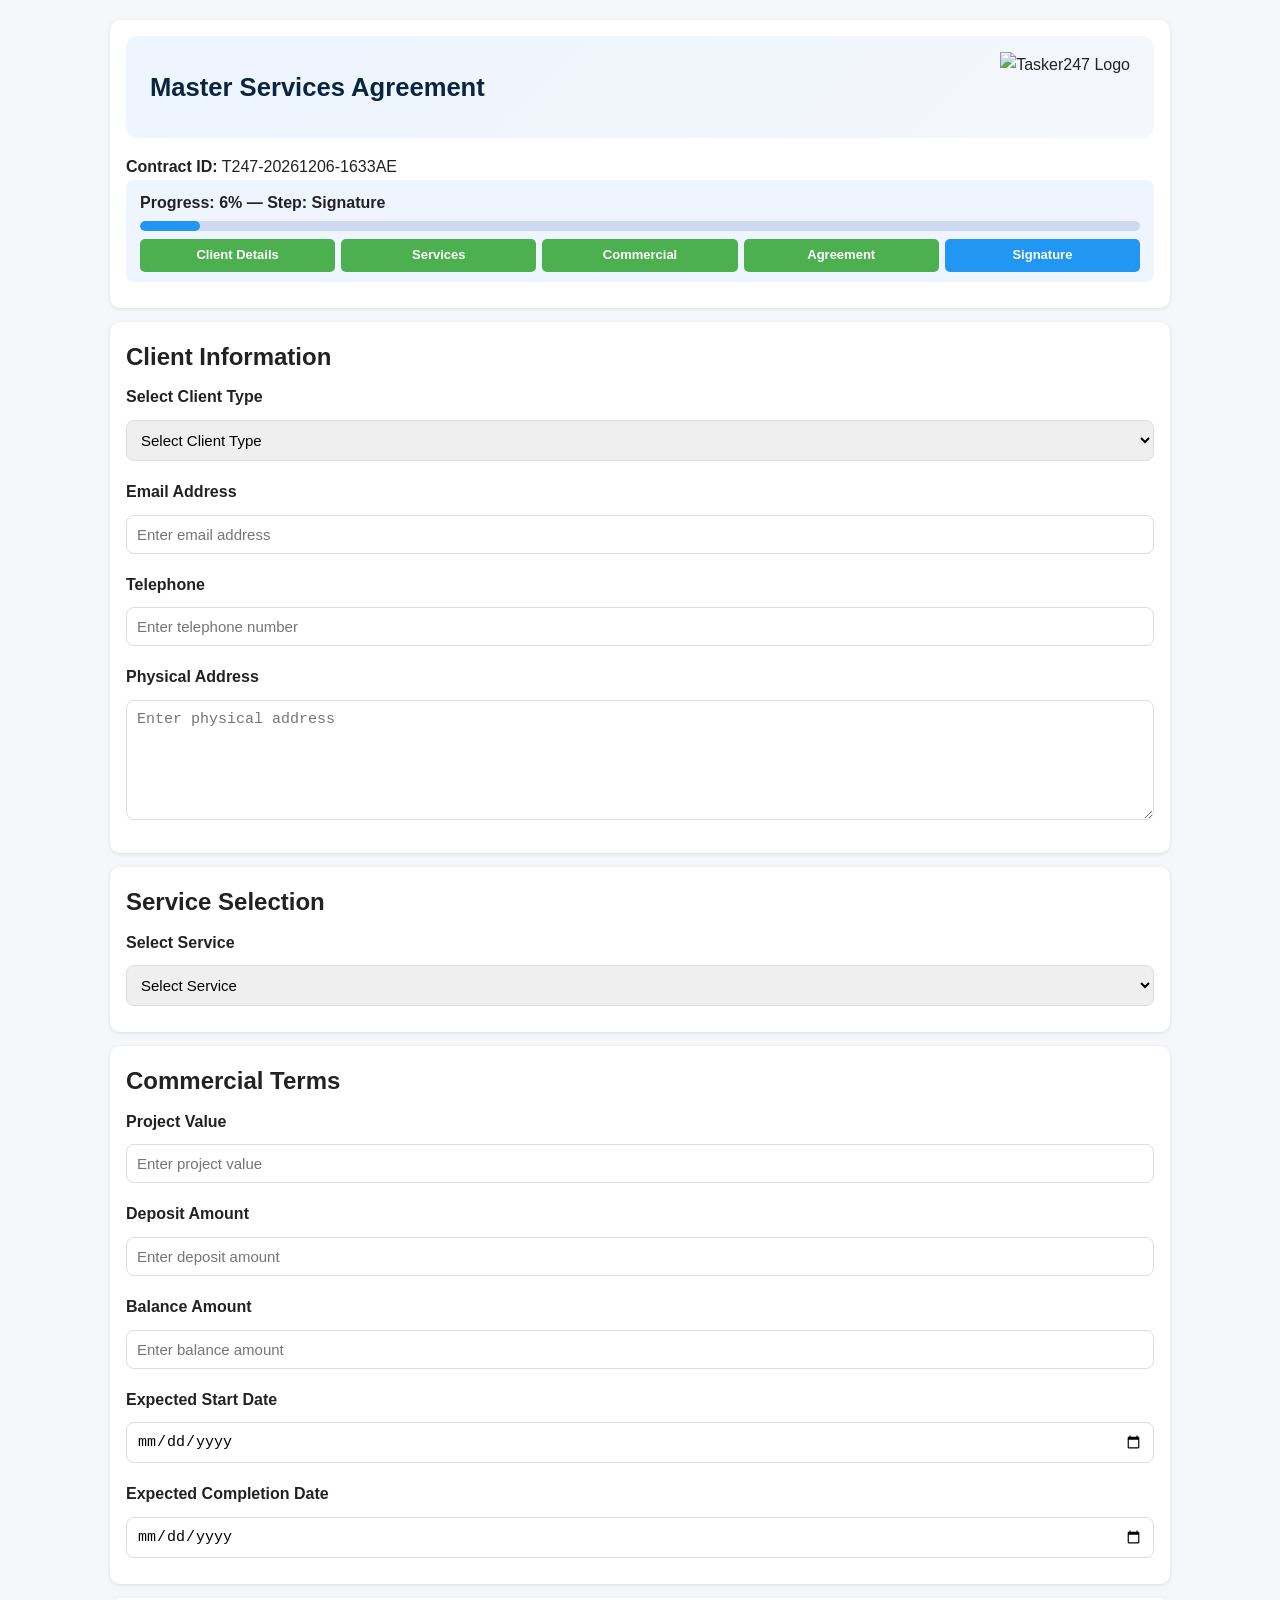
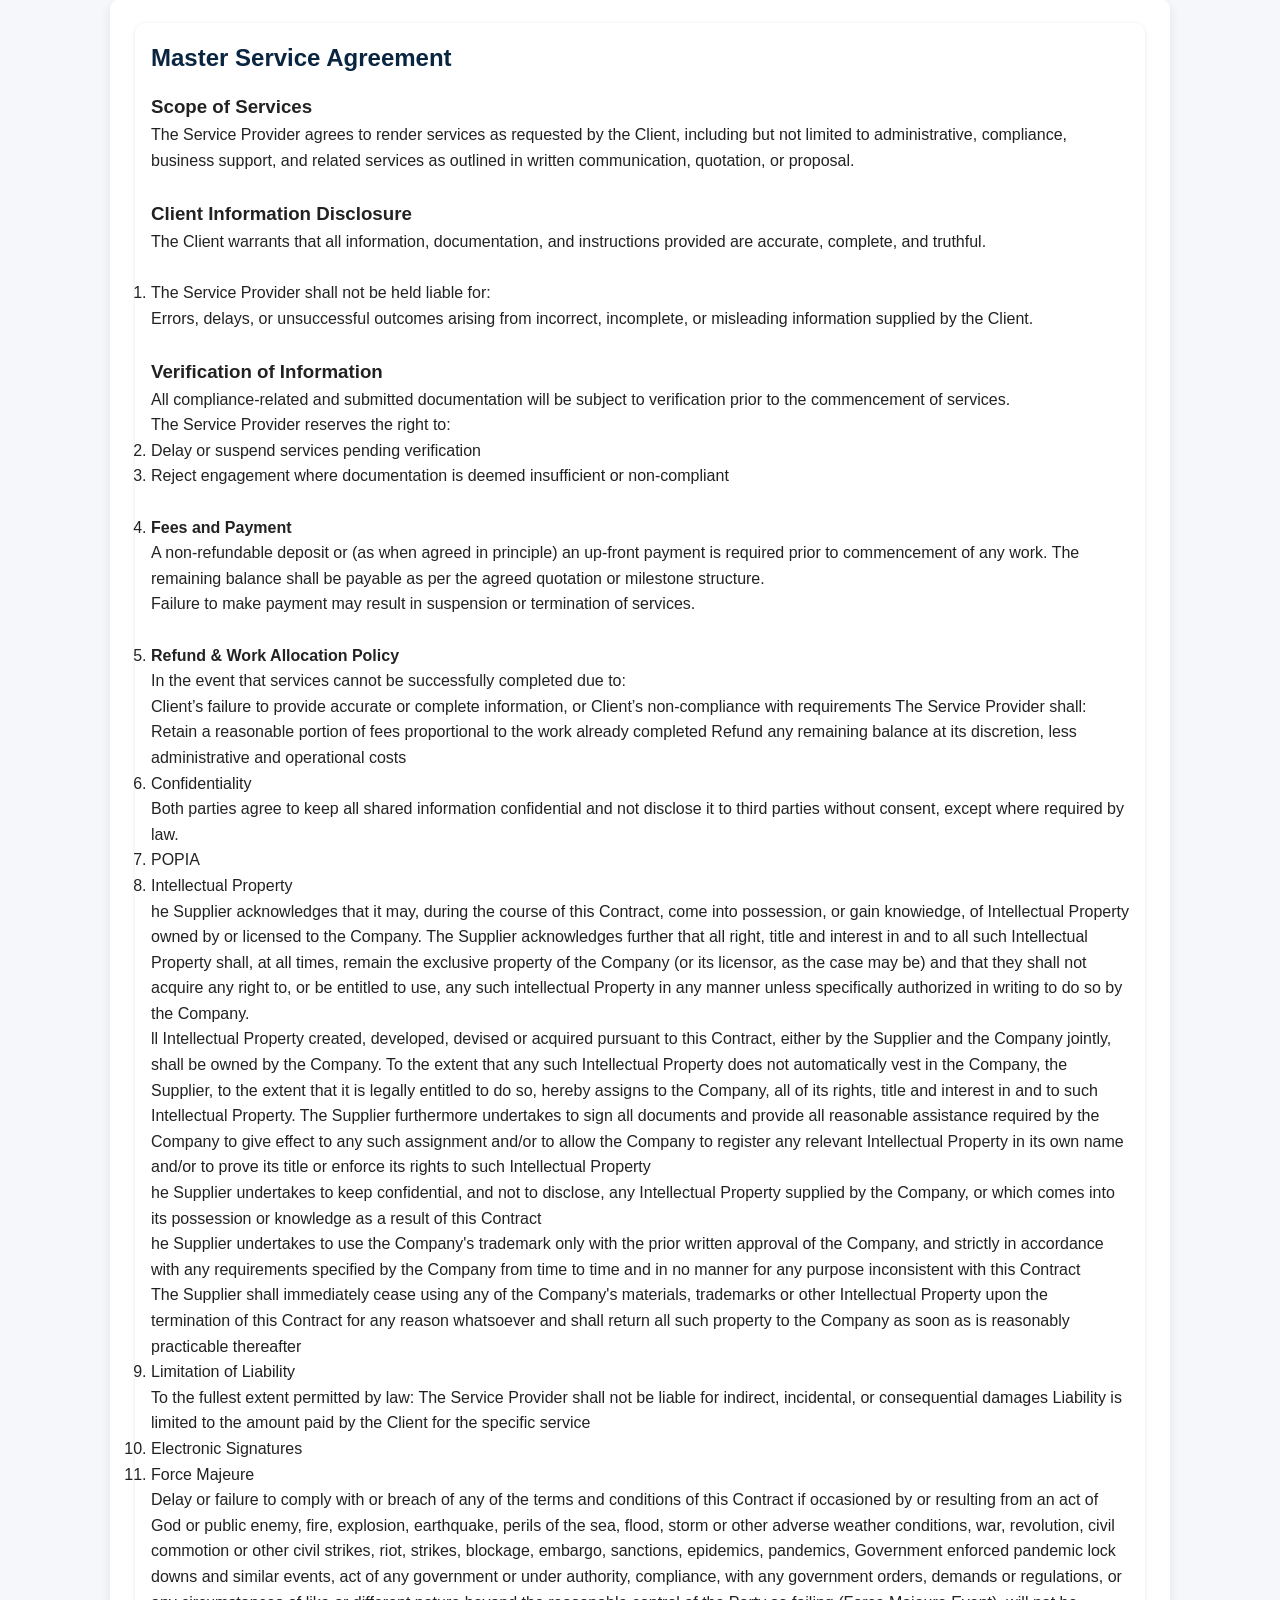
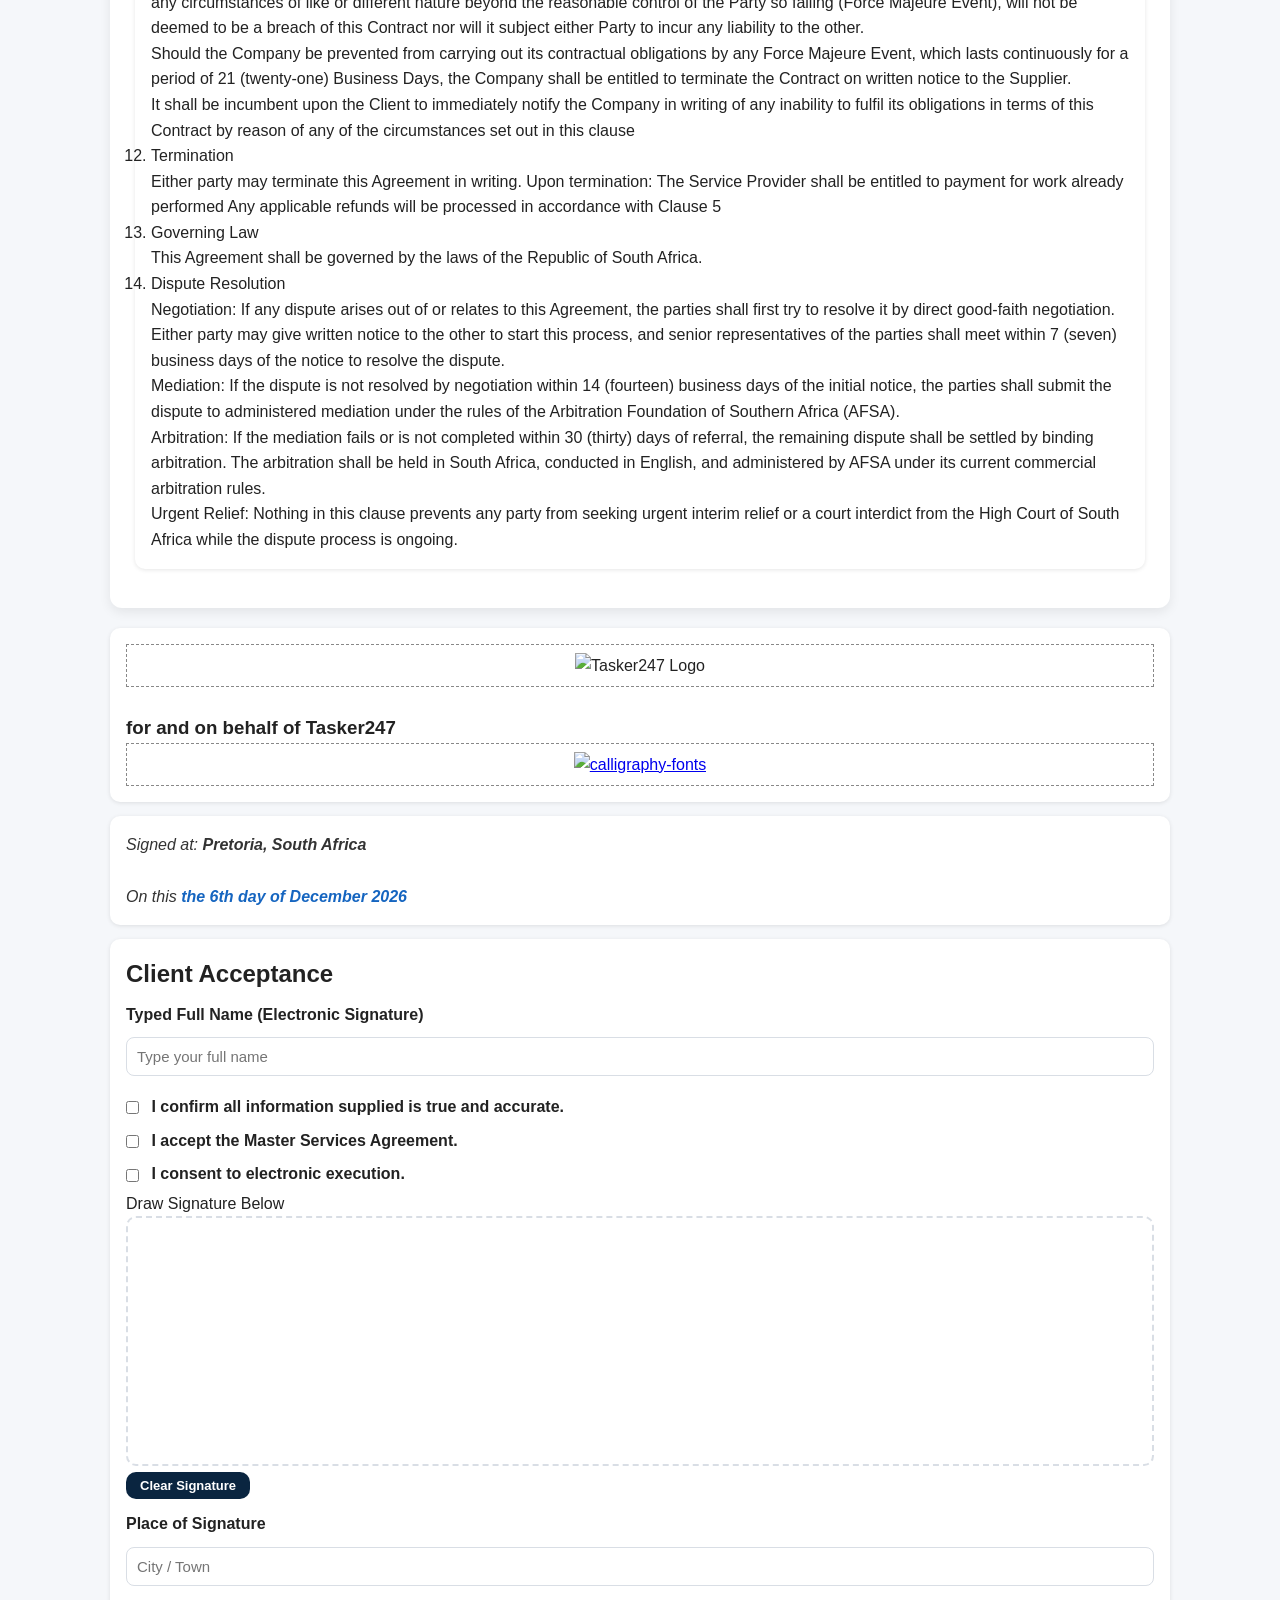
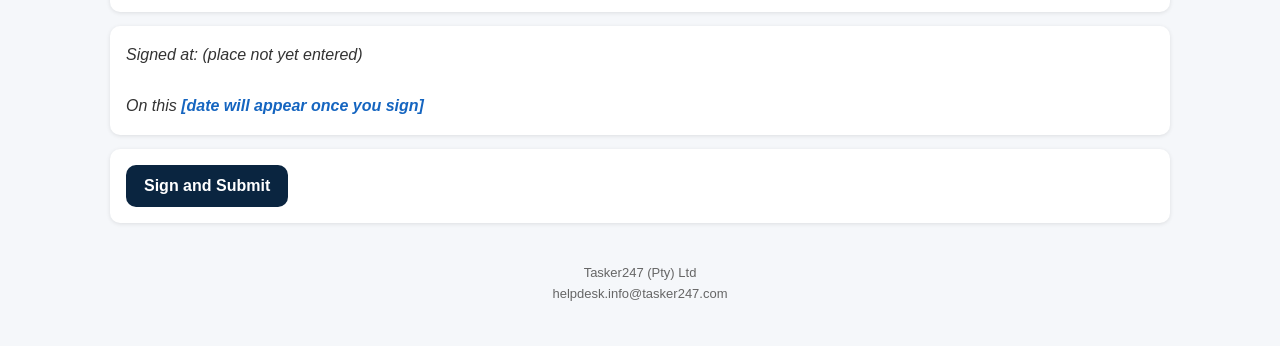
==== contracts.tasker247.com/index.html @ 3167a12f "Add scopeOfServices field to Formspree submission and contract body" ====
<!DOCTYPE html>
<html lang="en">

<head>
  <meta charset="UTF-8">
  <meta name="viewport" content="width=device-width, initial-scale=1.0">
  <title>Tasker247 Master Services Agreement</title>
  <style>

    /* ========= ROOT VARIABLES ========= */

:root {

    --primary: #0a2540;
    --primary-light: #163b64;

    --secondary: #f4f7fb;

    --success: #198754;

    --danger: #dc3545;

    --border: #d9dee5;

    --text: #222;

    --text-light: #666;

    --white: #ffffff;

    --shadow:
        0 4px 12px rgba(0,0,0,0.08);

    --radius: 12px;

}

/* ========= RESET ========= */

* {
    margin: 0;
    padding: 0;
    box-sizing: border-box;
}

html {

    scroll-behavior: smooth;

}

body {

    font-family:
        "Segoe UI",
        Tahoma,
        Geneva,
        Verdana,
        sans-serif;

    background:
        var(--secondary);

    color:
        var(--text);

    line-height: 1.6;

    padding: 20px;

}

    /* ========= CONTAINER ========= */
    
    .container {
    
        max-width: 1200px;
    
        margin: auto;
    
    }
    
    /* ========= HEADER ========= */
    
    header {
    
        background: var(--white);
    
        padding: 25px;
    
        border-radius: var(--radius);
    
        box-shadow: var(--shadow);
    
        margin-bottom: 20px;
    
    }
    
    header h1 {
    
        color: var(--primary);
    
        margin-top: 15px;
    
    }
    
    .top-banner {
      display: flex;
      align-items: center;
      justify-content: space-between;
      gap: 20px;
      background: linear-gradient(135deg, #eef5ff, #f4f7fb);
      border-radius: var(--radius, 12px);
      padding: 16px 24px;
      margin-bottom: 16px;
    }
    
    .top-banner-text h1 {
      margin: 0;
      color: var(--primary, #0a2540);
      font-size: 1.6rem;
    }
    
    .top-banner-text p {
      margin: 4px 0 0;
      color: var(--text-light, #666);
      font-size: 0.9rem;
    }
    
    .top-banner-logo img {
      height: 70px;      /* now the "big" logo */
      width: auto;
      display: block;
    }
    
    .top-banner-logo img {
      height: 70px;      /* this is the "reduced" logo size */
      width: auto;
      display: block;
    }
    
    @media (max-width: 600px) {
      .top-banner {
        flex-direction: column;
        align-items: flex-start;
        gap: 10px;
      }
      .top-banner-logo img {
        height: 70px;   /* scaled down from 70px, still bigger than the signature logo */
      }
    }

    #contractID {
    
        font-weight: bold;
    
        color: var(--primary);
    
    }
    
    /* ========= LOGO ========= */
    
    #taskerLogo {
    
        max-height: 90px;
    
        width: auto;
    
    }
    
    /* ========= PROGRESS TRACKER ========= */
    
    #progressTracker {
    
        display: flex;
    
        gap: 10px;
    
        margin-top: 25px;
    
        flex-wrap: wrap;
    
        position: sticky;
    
        top: 10px;
    
        z-index: 999;
    
    }
    
    .step {
    
        flex: 1;
    
        min-width: 130px;
    
        text-align: center;
    
        padding: 12px;
    
        border-radius: 10px;
    
        background: #edf2f7;
    
        color: var(--text-light);
    
        font-size: 14px;
    
        font-weight: 600;
    
    }
    
    .step.active {
    
        background: var(--primary);
    
        color: white;
    
    }
    
    .step.complete {
    
        background: var(--success);
    
        color: white;
    
    }
    
    /* ========= SECTIONS ========= */
    
    section {
    
        background: white;
    
        border-radius: var(--radius);
    
        box-shadow: var(--shadow);
    
        padding: 25px;
    
        margin-bottom: 20px;
    
    }
    
    section h2 {
    
        color: var(--primary);
    
        margin-bottom: 15px;
    
    }
    
    /* ========= INPUTS ========= */
    
    input,
    select,
    textarea {
    
        width: 100%;
    
        padding: 12px;
    
        margin-top: 8px;
    
        margin-bottom: 15px;
    
        border: 1px solid var(--border);
    
        border-radius: 8px;
    
        font-size: 15px;
    
        transition: all 0.2s ease;
    
    }
    
    input:focus,
    select:focus,
    textarea:focus {
    
        outline: none;
    
        border-color: var(--primary);
    
        box-shadow:
            0 0 0 3px
            rgba(10,37,64,.15);
    
    }
    
    textarea {
    
        min-height: 120px;
    
        resize: vertical;
    
    }
    
    /* ========= TWO COLUMN GRID ========= */
    
    .grid-2 {
    
        display: grid;
    
        grid-template-columns:
            1fr 1fr;
    
        gap: 20px;
    
    }
    
    /* ========= THREE COLUMN GRID ========= */
    
    .grid-3 {
    
        display: grid;
    
        grid-template-columns:
            repeat(3,1fr);
    
        gap: 20px;
    
    }
    
    /* ========= CLAUSES ========= */
    
    .clause {
    
        border-left:
            4px solid var(--primary);
    
        padding-left: 15px;
    
        margin-bottom: 20px;
    
    }
    
    .clause h3 {
    
        color: var(--primary);
    
        margin-bottom: 8px;
    
    }
    
    /* ========= ANNEXURES ========= */
    
    .annexure {
    
        display: none;
    
    }
    
    .annexure.active {
    
        display: block;
    
    }
    
    /* ========= CHECKBOXES ========= */
    
    .checkbox-group {
    
        margin-top: 15px;
    
    }
    
    .checkbox-group label {
    
        display: block;
    
        margin-bottom: 10px;
    
    }
    
    .checkbox-group input {
    
        width: auto;
    
        margin-right: 10px;
    
    }
    
    /* ========= SIGNATURES ========= */
    
    .signature-container {
    
        margin-top: 20px;
    
    }
    
    .signature-image {
    
        max-height: 90px;
    
        margin-bottom: 15px;
    
    }
    
    #signaturePad {
    
        width: 100%;
    
        height: 250px;
    
        border: 2px dashed var(--border);
    
        border-radius: 10px;
    
        background: #fff;
    
    }
    
    /* ========= BUTTONS ========= */
    
    button {
    
        background: var(--primary);
    
        color: white;
    
        border: none;
    
        padding: 14px 24px;
    
        border-radius: 10px;
    
        cursor: pointer;
    
        font-size: 16px;
    
        font-weight: 600;
    
        transition: .2s;
    
    }
    
    button:hover {
    
        background: var(--primary-light);
    
    }
    
    /* ========= VALIDATION ========= */
    
    .error {
    
        color: var(--danger);
    
        font-size: 13px;
    
    }
    
    .success {
    
        color: var(--success);
    
    }
    
    /* ========= FOOTER ========= */
    
    footer {
    
        text-align: center;
    
        padding: 20px;
    
        color: var(--text-light);
    
    }
    
    /* ========= MOBILE ========= */
    
    @media (max-width: 768px) {
    
        body {
    
            padding: 10px;
    
        }
    
        .grid-2,
        .grid-3 {
    
            grid-template-columns: 1fr;
    
        }
    
        #progressTracker {
    
            flex-direction: column;
    
        }
    
        .step {
    
            width: 100%;
    
        }
    
        section {
    
            padding: 18px;
    
        }
    
        header {
    
            padding: 18px;
    
        }
    
        h1 {
    
            font-size: 1.5rem;
    
        }
    
        h2 {
    
            font-size: 1.2rem;
    
        }
    
        button {
    
            width: 100%;
    
        }
    
    }
    
    /* ========= PRINT / PDF ========= */
    
    @media print {
    
        body {
    
            background: white;
    
        }
    
        button {
    
            display: none;
    
        }
    
        section {
    
            box-shadow: none;
    
            border: 1px solid #ddd;
    
        }
    
    }
    
    
    body {
        font-family: Arial, sans-serif;
        max-width: 1100px;
        margin: auto;
        padding: 20px;
        background: #f5f7fa
      }
    
      .header,
      .section {
        background: #fff;
        border-radius: 10px;
        padding: 16px;
        margin-bottom: 14px;
        box-shadow: 0 1px 4px rgba(0, 0, 0, .1)
      }
    
      /* ── PROGRESS BAR ── */
      .progress-wrap {
        position: sticky;
        top: 0;
        z-index: 100;
        background: #eef5ff;
        padding: 10px 14px;
        border-radius: 8px;
        margin-bottom: 10px;
      }
    
      .progress-label {
        font-weight: bold;
        margin-bottom: 6px;
      }
    
      .progress-bar-track {
        background: #cdd9f0;
        border-radius: 6px;
        height: 10px;
        width: 100%;
        overflow: hidden;
        margin-bottom: 8px;
      }
    
      .progress-bar-fill {
        height: 10px;
        background: #2196F3;
        border-radius: 6px;
        width: 0%;
        transition: width 0.3s ease;
      }
    
      /* ── STEP PILLS ── */
      .step-row {
        display: flex;
        flex-wrap: wrap;
        gap: 6px;
      }
    
      .step {
        padding: 6px 12px;
        border-radius: 5px;
        background: #e0e0e0;
        font-size: 13px;
        white-space: nowrap;
      }
    
      .step.active {
        background: #2196F3;
        color: white;
      }
    
      .step.complete {
        background: #4CAF50;
        color: white;
      }
    
      /* ── GENERAL ── */
      .annexure {
        display:none;
    }
    
    .annexure.active {
        display:block;
    }
    
      label {
        display: block;
        font-weight: 700;
        margin: 8px 0 4px
      }
    
      input:not([type=checkbox]):not([type=radio]),
      select,
      textarea {
        width: 100%;
        padding: 10px;
        margin: 6px 0 10px;
        box-sizing: border-box;
      }
    
      input[type="checkbox"],
      input[type="radio"] {
        width: auto;
        margin: 0 8px 0 0;
        vertical-align: middle;
      }
    
      .logo,
      .signature-block {
        border: 1px dashed #888;
        padding: 8px;
        text-align: center;
        display: flex;
        align-items: center;
        justify-content: center;
      }
    
      .logo img {
        max-width: 100%;
        max-height: 40px;   /* now the "small" logo, was 120px */
        width: auto;
        height: auto;
        object-fit: contain;
        display: block;
      }
    
      canvas {
        border: 1px solid #555;
        width: 100%;
        height: 180px;
        display: block;
        touch-action: none;
      }
    
      button {
        padding: 12px 18px
      }
    
      /* ── ANNEXURES ── */
      .annexure {
        display: none
      }
    

      .hidden {
        display: none !important;
      }

      .annexure.active {
        display: block
      }
    
      /* ── SIGNATURE DATE BLOCKS ── */
      .signature-metadata,
      #clientDateBlock {
        background: #fff;
        border-radius: 10px;
        padding: 16px;
        margin-bottom: 14px;
        box-shadow: 0 1px 4px rgba(0, 0, 0, .1);
        font-style: italic;
        color: #333;
      }
    
      .date-display {
        font-weight: bold;
        color: #1565c0;
      }
    
      @media(max-width:600px) {
        body {
          padding: 10px
        }
      }
    
     </style>   
</head>

<body>

  <div class="header">
    <div class="top-banner">
      <div class="top-banner-text">
        <h1>Master Services Agreement</h1>
        <!--<p>Boilerplate prototype for testing and UX validation.</p>-->
      </div>
      <div class="top-banner-logo">
        <img src="https://raw.githubusercontent.com/fkoete/sig.tasker247.com/main/logo.png" alt="Tasker247 Logo">
      </div>
    </div>
  
    <p><strong>Contract ID:</strong> <span id="cid"></span></p>
  
    <!-- Progress bar + label -->
    <div class="progress-wrap">
      <div class="progress-label" id="progressLabel">Progress: 0% — Step: Client Details</div>
      <div class="progress-bar-track">
        <div class="progress-bar-fill" id="progressBarFill"></div>
      </div>
      <div class="step-row" id="progressSteps">
        <div class="step active" data-step="0">Client Details</div>
        <div class="step" data-step="1">Services</div>
        <div class="step" data-step="2">Commercial</div>
        <div class="step" data-step="3">Agreement</div>
        <div class="step" data-step="4">Signature</div>
      </div>
    </div>
  </div>

  <!-- ════════════════════════════════════════════════
       IMPORTANT: Replace YOUR_FORMSPREE_ID below
       with your actual Formspree form ID, e.g. xpwzknab
       Get one free at https://formspree.io
  ════════════════════════════════════════════════ -->
  <form id="contractForm" action="https://formspree.io/f/mvzjzdzy" method="POST">


    <!-- ── STEP 0: CLIENT DETAILS ── -->
    <div class="section" data-section="0">
      <h2>Client Information</h2>
      <label for="clientType">Select Client Type</label>
      <select id="clientType" name="clientType">
        <option value="">Select Client Type</option>
        <option value="individual">Individual</option>
        <option value="company">Organisation / Company</option>
      </select>

      <div id="individualBlock" class="hidden">
        <label for="fullName">Full Name</label>
        <input type="text" id="fullName" name="fullName" placeholder="Enter your full name">
        <label for="idNumber">ID / Passport Number</label>
        <input type="text" id="idNumber" name="idNumber" placeholder="Enter your ID number">
        <label for="indContact">Contact Number</label>
        <input type="text" id="indContact" name="indContact" placeholder="Enter your contact number">
      </div>

      <div id="companyBlock" class="hidden">
        <label for="companyName">Company Name</label>
        <input type="text" id="companyName" name="companyName" placeholder="Enter company name">
        <label for="registrationNumber">Registration Number</label>
        <input type="text" id="registrationNumber" name="registrationNumber" placeholder="Enter registration number">
        <label for="representativeName">Representative Name</label>
        <input type="text" id="representativeName" name="representativeName" placeholder="Enter representative name">
        <label for="representativeID">Representative ID</label>
        <input type="text" id="representativeID" name="representativeID" placeholder="Enter representative ID">
        <label for="representativePosition">Representative Position</label>
        <input type="text" id="representativePosition" name="representativePosition"
          placeholder="Enter representative position">
      </div>

      <label for="email">Email Address</label>
      <input type="email" id="email" name="email" placeholder="Enter email address">
      <label for="telephone">Telephone</label>
      <input type="tel" id="telephone" name="telephone" placeholder="Enter telephone number">
      <label for="physicalAddress">Physical Address</label>
      <textarea id="physicalAddress" name="physicalAddress" placeholder="Enter physical address"></textarea>
    </div>

    <!-- ── STEP 1: SERVICES ── -->
    <div class="section" data-section="1">
      <h2>Service Selection</h2>
      <label for="serviceType">Select Service</label>
      <select id="serviceType" name="serviceType">
        <option value="">Select Service</option>
        <option value="compliance">Compliance Services</option>
        <option value="admin">Administrative Services</option>
        <option value="process">Process Mapping &amp; Business Improvement</option>
        <option value="data">Data Visualization &amp; Reporting</option>
        <option value="project">Project &amp; Consulting Services</option>
      </select>
    </div>

    <!-- ── STEP 2: COMMERCIAL TERMS ── -->
    <div class="section" data-section="2">
      <h2>Commercial Terms</h2>
      <label for="projectValue">Project Value</label>
      <input type="number" id="projectValue" name="projectValue" placeholder="Enter project value">
      <label for="depositAmount">Deposit Amount</label>
      <input type="number" id="depositAmount" name="depositAmount" placeholder="Enter deposit amount">
      <label for="balanceAmount">Balance Amount</label>
      <input type="number" id="balanceAmount" name="balanceAmount" placeholder="Enter balance amount">
      <label for="expectedStartDate">Expected Start Date</label>
      <input type="date" id="expectedStartDate" name="expectedStartDate">
      <label for="expectedCompletionDate">Expected Completion Date</label>
      <input type="date" id="expectedCompletionDate" name="expectedCompletionDate">
    </div>



    
    <!-- ── STEP 3: AGREEMENT ── -->
    <section id="masterAgreement">
    <div id="msaContent">
    <div class="section" data-section="3">
      <h2>Master Service Agreement</h2>
      <ol>
        <h3><strong>Scope of Services</strong></h3>
        <p>The Service Provider agrees to render services as requested by the Client, including but not limited to administrative, compliance, business support, and related services as outlined in written communication, quotation, or proposal.</p>
        <br>
        <h3><strong>Client Information Disclosure</strong></h3>
        <p>The Client warrants that all information, documentation, and instructions provided are accurate, complete, and truthful.</p>
          <br>
          <li>The Service Provider shall not be held liable for:</li>
          
          Errors, delays, or unsuccessful outcomes arising from incorrect, incomplete, or misleading information supplied by the Client.</p>
        <br>
          <h3><strong>Verification of Information</strong></h3>
        <p>All compliance-related and submitted documentation will be subject to verification prior to the commencement of services.

          <p>The Service Provider reserves the right to:</p>
          
          <li>Delay or suspend services pending verification</li>
          <li>Reject engagement where documentation is deemed insufficient or non-compliant</li>
          <br>
          <li><strong>Fees and Payment</strong></li>
        <p>A non-refundable deposit or (as when agreed in principle) an up-front payment is required prior to commencement of any work.
          The remaining balance shall be payable as per the agreed quotation or milestone structure.
          <br>
          Failure to make payment may result in suspension or termination of services.</p>
          <br>
          <li><strong>Refund & Work Allocation Policy</strong></li>
        <p>In the event that services cannot be successfully completed due to:
          <br>
          Client’s failure to provide accurate or complete information, or
          Client’s non-compliance with requirements
          
          The Service Provider shall:
          
          Retain a reasonable portion of fees proportional to the work already completed
          Refund any remaining balance at its discretion, less administrative and operational costs</p>
        <li>Confidentiality</li>
        <p>Both parties agree to keep all shared information confidential and not disclose it to third parties without consent, except where required by law.</p>
        <li>POPIA</li>
        <p></p>
        <li>Intellectual Property</li>
        <p>he Supplier acknowledges that it may, during the course of this Contract, come
          into possession, or gain knowiedge, of Intellectual Property owned by or licensed
          to the Company. The Supplier acknowledges further that all right, title and interest
          in and to all such Intellectual Property shall, at all times, remain the exclusive
          property of the Company (or its licensor, as the case may be) and that they shall
          not acquire any right to, or be entitled to use, any such intellectual Property in any
          manner unless specifically authorized in writing to do so by the Company.</p>

          <p>ll Intellectual Property created, developed, devised or acquired pursuant to this
            Contract, either by the Supplier and the Company jointly, shall be owned by the
            Company. To the extent that any such Intellectual Property does not automatically
            vest in the Company, the Supplier, to the extent that it is legally entitled to do so,
            hereby assigns to the Company, all of its rights, title and interest in and to such
            Intellectual Property. The Supplier furthermore undertakes to sign all documents
            and provide all reasonable assistance required by the Company to give effect to
            any such assignment and/or to allow the Company to register any relevant
            Intellectual Property in its own name and/or to prove its title or enforce its rights to
            such Intellectual Property</p>

            <p>he Supplier undertakes to keep confidential, and not to disclose, any Intellectual
              Property supplied by the Company, or which comes into its possession or
              knowledge as a result of this Contract</p>

              <p>he Supplier undertakes to use the Company's trademark only with the prior
                written approval of the Company, and strictly in accordance with any requirements
                specified by the Company from time to time and in no manner for any purpose
                inconsistent with this Contract</p>

                <p>The Supplier shall immediately cease using any of the Company's materials,
                  trademarks or other Intellectual Property upon the termination of this Contract for
                  any reason whatsoever and shall return all such property to the Company as soon
                  as is reasonably practicable thereafter</p>
        <li>Limitation of Liability</li>
        <p>To the fullest extent permitted by law:

          The Service Provider shall not be liable for indirect, incidental, or consequential damages
          Liability is limited to the amount paid by the Client for the specific service</p>
        <li>Electronic Signatures</li>
        <li>Force Majeure</li>
        <p>Delay or failure to comply with or breach of any of the terms and conditions of this
          Contract if occasioned by or resulting from an act of God or public enemy, fire,
          explosion, earthquake, perils of the sea, flood, storm or other adverse weather
          conditions, war, revolution, civil commotion or other civil strikes, riot, strikes,
          blockage, embargo, sanctions, epidemics, pandemics, Government enforced
          pandemic lock downs and similar events, act of any government or under
          authority, compliance, with any government orders, demands or regulations, or
          any circumstances of like or different nature beyond the reasonable control of the
          Party so failing (Force Majeure Event), will not be deemed to be a breach of this
          Contract nor will it subject either Party to incur any liability to the other.</p>

          <p>Should the Company be prevented from carrying out its contractual obligations by
            any Force Majeure Event, which lasts continuously for a period of 21 (twenty-one)
            Business Days, the Company shall be entitled to terminate the Contract on written
            notice to the Supplier.</p>

            <p>It shall be incumbent upon the Client to immediately notify the Company in
              writing of any inability to fulfil its obligations in terms of this Contract by reason of
              any of the circumstances set out in this clause</p>
        <li>Termination</li>
        <p>Either party may terminate this Agreement in writing.
          Upon termination:
          
          The Service Provider shall be entitled to payment for work already performed
          Any applicable refunds will be processed in accordance with Clause 5</p>
        <li>Governing Law</li>
        <p>This Agreement shall be governed by the laws of the Republic of South Africa.</p>
        <li>Dispute Resolution</li>
        <p>Negotiation: If any dispute arises out of or relates to this Agreement, the parties shall first try to resolve it by direct good-faith negotiation. Either party may give written notice to the other to start this process, and senior representatives of the parties shall meet within 7 (seven) business days of the notice to resolve the dispute.</p>
        <p>Mediation: If the dispute is not resolved by negotiation within 14 (fourteen) business days of the initial notice, the parties shall submit the dispute to administered mediation under the rules of the Arbitration Foundation of Southern Africa (AFSA).</p>
        <p>Arbitration: If the mediation fails or is not completed within 30 (thirty) days of referral, the remaining dispute shall be settled by binding arbitration. The arbitration shall be held in South Africa, conducted in English, and administered by AFSA under its current commercial arbitration rules.</p>
        <p>Urgent Relief: Nothing in this clause prevents any party from seeking urgent interim relief or a court interdict from the High Court of South Africa while the dispute process is ongoing.</p>
      </ol>
    </div>
  </div>  
  </section>

    <!-- Annexures (shown based on service selection) -->
    <div id="annexureCompliance" class="section annexure hidden">
      <h2>Annexure A – Compliance Services</h2>
      <p>Client responsible for accuracy of submissions. Regulatory outcomes not guaranteed.</p>
    </div>
    <div id="annexureAdmin" class="section annexure hidden">
      <h2>Annexure B – Administrative Services</h2>
      <p>Services executed on client instructions. Source data remains client responsibility.</p>
    </div>
    <div id="annexureProcess" class="section annexure hidden">
      <h2>Annexure C – Process Mapping &amp; Business Improvement</h2>
      <p>Recommendations provided based on information available during engagement.</p>
    </div>
    <div id="annexureData" class="section annexure hidden">
      <h2>Annexure D – Data Visualisation &amp; Reporting</h2>
      <p>Outputs depend on data quality and completeness supplied by client.</p>
    </div>
    <div id="annexureProject" class="section annexure hidden">
      <h2>Annexure E – Project &amp; Consulting Services</h2>
      <p>Scope changes require written approval and may affect fees and timelines.</p>
    </div>

    <!-- ── TASKER247 BRANDING & PRE-SIGNED BLOCK ── -->
    <div class="section">
      
      <div class="logo">
        <img src="https://raw.githubusercontent.com/fkoete/sig.tasker247.com/main/logo.png" alt="Tasker247 Logo">
      </div>
      <br>

      <h3>for and on behalf of Tasker247</h3>

      <div class="signature-block">
      
        <a href="https://fontmeme.com/calligraphy-fonts/"><img src="https://fontmeme.com/permalink/260709/e29d91e2.png" alt="calligraphy-fonts" border="0"></a>
      </div>
    </div>

    <!-- Tasker247 signed-at block — date auto-generated on page load -->
    <div class="signature-metadata">
      Signed at: <strong>Pretoria, South Africa</strong>
      <br><br>
      On this <span class="date-display" id="taskerSignatureDate">[date will appear here]</span>
    </div>

    <!-- ── STEP 4: CLIENT ACCEPTANCE ── -->
    <div class="section" data-section="4">
      <h2>Client Acceptance</h2>
      <label for="typedSignature">Typed Full Name (Electronic Signature)</label>
      <input type="text" id="typedSignature" name="typedSignature" placeholder="Type your full name">

      <label><input type="checkbox" name="truthConfirm" id="truthConfirm"> I confirm all information supplied is true and accurate.</label>
      <label><input type="checkbox" name="agreementConfirm" id="agreementConfirm"> I accept the Master Services Agreement.</label>
      <label><input type="checkbox" name="consentConfirm" id="consentConfirm"> I consent to electronic execution.</label>

      <p>Draw Signature Below</p>
      <canvas id="signaturePad"></canvas>
      <button type="button" onclick="clearSignature()" style="margin-top:6px;padding:6px 14px;font-size:13px;">Clear Signature</button>

      <label style="margin-top:12px;">Place of Signature</label>
      <input type="text" id="clientPlace" name="clientPlace" placeholder="City / Town">

      <!-- Hidden fields to carry signature data on submit -->
      <input type="hidden" id="signatureDataField" name="signatureData">
      <input type="hidden" id="contractDateField" name="contractDate">

      <!-- Hidden audit fields — invisible to client, visible in Formspree submission -->
      <input type="hidden" id="contractIDField" name="contractID">
      <input type="hidden" id="signingTimestamp" name="signingTimestamp">
      <input type="hidden" id="contractVersion" name="contractVersion" value="MSA v1.0">
      <input type="hidden" id="annexureVersion" name="annexureVersion">
      <textarea id="contractBody" name="contractBody" hidden></textarea>
      <input type="hidden" id="scopeOfServicesField" name="scopeOfServices">
      <input type="hidden" id="clientIPField" name="clientIP">
    </div>

    <!-- Client signed-at block — date auto-generated when canvas is first drawn on -->
    <div id="clientDateBlock" class="signature-metadata">
      Signed at: <span id="clientPlaceDisplay"><em>(place not yet entered)</em></span>
      <br><br>
      On this <span class="date-display" id="clientSignatureDate">[date will appear once you sign]</span>
    </div>

    <div class="section">
      <button type="submit">Sign and Submit</button>
    </div>

  </form>

  <footer style="margin-top:20px;text-align:center;color:#666;font-size:13px;">
    <p>Tasker247 (Pty) Ltd</p>
    <p>helpdesk.info@tasker247.com</p>
  </footer>

  <script src="https://cdn.jsdelivr.net/npm/signature_pad@4.0.0/dist/signature_pad.umd.min.js"></script>

  <script>
    /* ════════════════════════════════════════════
       UTILITY: ordinal date string
    ════════════════════════════════════════════ */
    function ordinal(n) {
      const s = ["th", "st", "nd", "rd"];
      const v = n % 100;
      return n + (s[(v - 20) % 10] || s[v] || s[0]);
    }

    function getContractDate() {
      const d = new Date();
      return `the ${ordinal(d.getDate())} day of ${d.toLocaleString('default', { month: 'long' })} ${d.getFullYear()}`;
    }

    /* ════════════════════════════════════════════
       CONTRACT ID
    ════════════════════════════════════════════ */
    function generateContractID() {
      const today = new Date();
      const date = today.getFullYear()
        + String(today.getMonth() + 1).padStart(2, '0')
        + String(today.getDate()).padStart(2, '0');
      const random = Math.random().toString(16).substring(2, 8).toUpperCase();
      const id = `T247-${date}-${random}`;
      document.getElementById("cid").textContent = id;
      // Also pre-fill the hidden contractID field so it travels with the POST
      document.getElementById("contractIDField").value = id;
    }

    /* ════════════════════════════════════════════
       ISO 8601 TIMESTAMP  (SAST = UTC+02:00)
       Produces: 2026-06-24T10:46:23+02:00
    ════════════════════════════════════════════ */
    function getISOTimestamp() {
      const now = new Date();
      // Use the browser's local offset so the form works correctly
      // even if the client is outside SAST — you'll see their real local time.
      const tzOffset = -now.getTimezoneOffset(); // minutes
      const sign = tzOffset >= 0 ? "+" : "-";
      const absOff = Math.abs(tzOffset);
      const hh = String(Math.floor(absOff / 60)).padStart(2, "0");
      const mm = String(absOff % 60).padStart(2, "0");
      const pad = n => String(n).padStart(2, "0");
      return `${now.getFullYear()}-${pad(now.getMonth()+1)}-${pad(now.getDate())}`
           + `T${pad(now.getHours())}:${pad(now.getMinutes())}:${pad(now.getSeconds())}`
           + `${sign}${hh}:${mm}`;
    }

    /* ════════════════════════════════════════════
       IP ADDRESS FETCH (on page load, silent)
       Uses api.ipify.org — free, no key needed.
       Stored in hidden field; sent with form POST.
    ════════════════════════════════════════════ */
    function fetchClientIP() {
      fetch("https://api.ipify.org?format=json")
        .then(r => r.json())
        .then(data => {
          document.getElementById("clientIPField").value = data.ip || "unavailable";
        })
        .catch(() => {
          document.getElementById("clientIPField").value = "unavailable";
        });
    }

    /* ════════════════════════════════════════════
       PROGRESS TRACKER
       — Step boundaries defined by which section
         fields have been touched / filled.
       Steps: 0=Client, 1=Services, 2=Commercial,
              3=Agreement (auto-complete), 4=Signature
    ════════════════════════════════════════════ */

    const STEP_LABELS = [
      "Client Details",
      "Services",
      "Commercial",
      "Agreement",
      "Signature"
    ];

    // Fields that count toward each step (by element id)
    const STEP_FIELDS = [
      // Step 0 – Client Details: at minimum email is required
      ["clientType", "email", "telephone", "physicalAddress"],
      // Step 1 – Services
      ["serviceType"],
      // Step 2 – Commercial
      ["projectValue", "depositAmount", "expectedStartDate", "expectedCompletionDate"],
      // Step 3 – Agreement: auto-counted as complete once step 2 is done (user has scrolled past it)
      [],
      // Step 4 – Signature
      ["typedSignature", "truthConfirm", "agreementConfirm", "consentConfirm", "clientPlace"]
    ];

    function countFilledInStep(stepIndex) {
      const fields = STEP_FIELDS[stepIndex];
      if (fields.length === 0) return 1; // Agreement step auto-completes
      let filled = 0;
      fields.forEach(id => {
        const el = document.getElementById(id);
        if (!el) return;
        if (el.type === "checkbox") {
          if (el.checked) filled++;
        } else {
          if (el.value && el.value.trim() !== "" && el.value !== "0") filled++;
        }
      });
      return filled;
    }

    function totalInStep(stepIndex) {
      const fields = STEP_FIELDS[stepIndex];
      return fields.length === 0 ? 1 : fields.length;
    }

    function updateProgress() {
      const totalFields = STEP_FIELDS.reduce((sum, arr) => sum + (arr.length === 0 ? 1 : arr.length), 0);
      let totalFilled = 0;
      let activeStep = 0;

      for (let i = 0; i < STEP_FIELDS.length; i++) {
        const filled = countFilledInStep(i);
        const total = totalInStep(i);
        totalFilled += filled;
        // Step is "complete" when all its fields are filled
        if (filled >= total && i >= activeStep) {
          activeStep = i + 1;
        }
      }

      // Also include canvas signature in step 4 check
      if (signaturePad && !signaturePad.isEmpty()) {
        totalFilled += 1;
      }
      const grandTotal = totalFields + 1; // +1 for canvas sig
      const pct = Math.min(100, Math.round((totalFilled / grandTotal) * 100));

      // Clamp activeStep
      if (activeStep > 4) activeStep = 4;

      // Update bar
      document.getElementById("progressBarFill").style.width = pct + "%";
      document.getElementById("progressLabel").textContent =
        `Progress: ${pct}% — Step: ${STEP_LABELS[activeStep] || "Complete"}`;

      // Update step pills
      document.querySelectorAll(".step").forEach(el => {
        const s = parseInt(el.dataset.step, 10);
        el.classList.remove("active", "complete");
        if (s < activeStep) el.classList.add("complete");
        else if (s === activeStep) el.classList.add("active");
      });
    }

    /* ════════════════════════════════════════════
       CLIENT TYPE TOGGLE
    ════════════════════════════════════════════ */
    function initClientType() {
      const clientType = document.getElementById("clientType");
      const individualBlock = document.getElementById("individualBlock");
      const companyBlock = document.getElementById("companyBlock");
    
      function clearFields(block) {
        block.querySelectorAll("input, textarea, select").forEach(el => {
          el.value = "";
        });
      }
    
      function hideBlock(block) {
        block.classList.add("hidden");
        clearFields(block);
        block.querySelectorAll("input, textarea, select").forEach(el => {
          el.disabled = true; // disabled fields are excluded from form submission
        });
      }
    
      function showBlock(block) {
        block.classList.remove("hidden");
        block.querySelectorAll("input, textarea, select").forEach(el => {
          el.disabled = false;
        });
      }
    
      clientType.addEventListener("change", () => {
        hideBlock(individualBlock);
        hideBlock(companyBlock);
    
        if (clientType.value === "individual") showBlock(individualBlock);
        if (clientType.value === "company") showBlock(companyBlock);
    
        updateProgress();
      });
    
      // Make sure both start hidden/disabled on page load, before any selection
      hideBlock(individualBlock);
      hideBlock(companyBlock);
    }

    function buildContractBody() {
      const parts = [];
    
      const clientType = document.getElementById("clientType").value;
      const serviceSelect = document.getElementById("serviceType");
      const serviceLabel = serviceSelect.options[serviceSelect.selectedIndex]?.text || "(not selected)";
    
      parts.push(`CLIENT TYPE: ${clientType || "(not selected)"}`);
      parts.push(`SERVICE SELECTED: ${serviceLabel}`);

      // Capture scope of services as a labelled block in the contract body
      const scopeEl = document.querySelector('#msaContent .section[data-section="3"] p');
      if (scopeEl) {
        parts.push(`SCOPE OF SERVICES: ${scopeEl.textContent.trim()}`);
      }
      parts.push("");
    
      const msa = document.getElementById("msaContent");
      if (msa) {
        parts.push("=== MASTER SERVICE AGREEMENT ===");
        parts.push(msa.innerText.trim());
        parts.push("");
      }
    
      const activeAnnexure = document.querySelector(".annexure.active");
      if (activeAnnexure) {
        parts.push("=== APPLICABLE ANNEXURE ===");
        parts.push(activeAnnexure.innerText.trim());
        parts.push("");
      }
    
      return parts.join("\n");
    }


    /* ════════════════════════════════════════════
       SERVICE / ANNEXURE TOGGLE
    ════════════════════════════════════════════ */
    function initServiceSelection() {
      const service = document.getElementById("serviceType");
      service.addEventListener("change", () => {
        document.querySelectorAll(".annexure").forEach(a => a.classList.remove("active"));
        if (service.value) {
          const ann = document.getElementById(
            "annexure" + service.value.charAt(0).toUpperCase() + service.value.slice(1)
          );
          if (ann) ann.classList.add("active");
        }
        updateProgress();
      });
    }

    /* ════════════════════════════════════════════
       DYNAMIC ANNEXURE LOADING
    ════════════════════════════════════════════ */
    function loadAnnexure(service){

      document
          .querySelectorAll(".annexure")
          .forEach(a=>{
  
              a.classList.remove("active");
  
          });
  
      const annexure =
          document.getElementById(
              `annexure-${service}`
          );
  
      if(annexure){
  
          annexure.classList.add("active");
  
          currentAnnexure =
              annexure.innerText;
  
          currentAnnexureVersion =
              "v1.0";
  
          document
              .getElementById("annexureVersion")
              .value =
              currentAnnexureVersion;
      }
  }

    /* ════════════════════════════════════════════
       LIVE "PLACE" DISPLAY
    ════════════════════════════════════════════ */
    function initClientPlace() {
      document.getElementById("clientPlace").addEventListener("input", function () {
        const display = document.getElementById("clientPlaceDisplay");
        display.innerHTML = this.value
          ? `<strong>${this.value}</strong>`
          : "<em>(place not yet entered)</em>";
        updateProgress();
      });
    }

    /* ════════════════════════════════════════════
       SIGNATURE PAD
    ════════════════════════════════════════════ */
    let signaturePad;
    let clientDateSet = false;

    function initSignaturePad() {
  const canvas = document.getElementById("signaturePad");
  if (typeof SignaturePad !== 'undefined') {
    signaturePad = new SignaturePad(canvas, {
      backgroundColor: 'rgb(255,255,255)'
    });

    signaturePad.addEventListener("afterUpdateStroke", () => {
      if (!clientDateSet) {
        document.getElementById("clientSignatureDate").textContent = getContractDate();
        clientDateSet = true;
      }
      updateProgress();
    });

    function resizeCanvas() {
      const ratio = Math.max(window.devicePixelRatio || 1, 1);

      // Save whatever's drawn BEFORE the resize destroys the bitmap
      const savedData = signaturePad.isEmpty() ? null : signaturePad.toData();

      canvas.width = canvas.offsetWidth * ratio;
      canvas.height = canvas.offsetHeight * ratio;
      canvas.getContext("2d").scale(ratio, ratio);

      if (savedData) {
        // Restore the signature instead of clearing it
        signaturePad.fromData(savedData);
      } else {
        signaturePad.clear();
        clientDateSet = false;
        document.getElementById("clientSignatureDate").textContent = "[date will appear once you sign]";
      }
      updateProgress();
    }

    // Debounce so rapid-fire resize events (mobile scroll/keyboard) don't
    // thrash the canvas repeatedly
    let resizeTimer;
    window.addEventListener("resize", () => {
      clearTimeout(resizeTimer);
      resizeTimer = setTimeout(resizeCanvas, 150);
    });

    resizeCanvas(); // initial sizing on load
  } else {
    console.warn("Signature Pad library not loaded");
  }
}

    /* ════════════════════════════════════════════
       ATTACH CHANGE LISTENERS TO ALL TRACKED FIELDS
    ════════════════════════════════════════════ */
    function attachFieldListeners() {
      const allIds = STEP_FIELDS.flat();
      allIds.forEach(id => {
        const el = document.getElementById(id);
        if (!el) return;
        el.addEventListener(el.type === "checkbox" ? "change" : "input", updateProgress);
      });
    }

    /* ════════════════════════════════════════════
       FORM SUBMIT
    ════════════════════════════════════════════ */
    document.getElementById("contractForm").addEventListener("submit", function (e) {
      // Validate signature
      if (!signaturePad || signaturePad.isEmpty()) {
        e.preventDefault();
        alert("Please draw your signature before submitting.");
        return;
      }

      // Validate checkboxes
      const checks = ["truthConfirm", "agreementConfirm", "consentConfirm"];
      for (const id of checks) {
        if (!document.getElementById(id).checked) {
          e.preventDefault();
          alert("Please tick all three confirmation checkboxes before submitting.");
          return;
        }
      }

      // Embed signature image and date into hidden fields before POST
      document.getElementById("contractBody").value = buildContractBody();
      document.getElementById("signatureDataField").value = signaturePad.toDataURL();
      document.getElementById("contractDateField").value = getContractDate();
      document.getElementById("signingTimestamp").value = getISOTimestamp();

      // Populate scope of services as a standalone Formspree field
      const scopeSection = document.querySelector('#msaContent .section[data-section="3"] p');
      document.getElementById("scopeOfServicesField").value = scopeSection ? scopeSection.textContent.trim() : "";

      // If Formspree ID hasn't been replaced, show reminder and prevent submit
      if (this.action.includes("YOUR_FORMSPREE_ID")) {
        e.preventDefault();
        alert("Please replace YOUR_FORMSPREE_ID in the form's action attribute with your actual Formspree form ID before going live.");
        return;
      }

      // Normal Formspree POST will proceed
    });

    /* ════════════════════════════════════════════
       INIT ON DOM READY
    ════════════════════════════════════════════ */
    document.addEventListener("DOMContentLoaded", () => {
      generateContractID();
      fetchClientIP(); // silently fetch and store client IP on page load

      // Set Tasker247 signed date immediately (document date)
      document.getElementById("taskerSignatureDate").textContent = getContractDate();

      initClientType();
      initServiceSelection();
      initClientPlace();
      initSignaturePad();
      attachFieldListeners();
      updateProgress(); // draw initial state
    });
  </script>

</body>
</html>
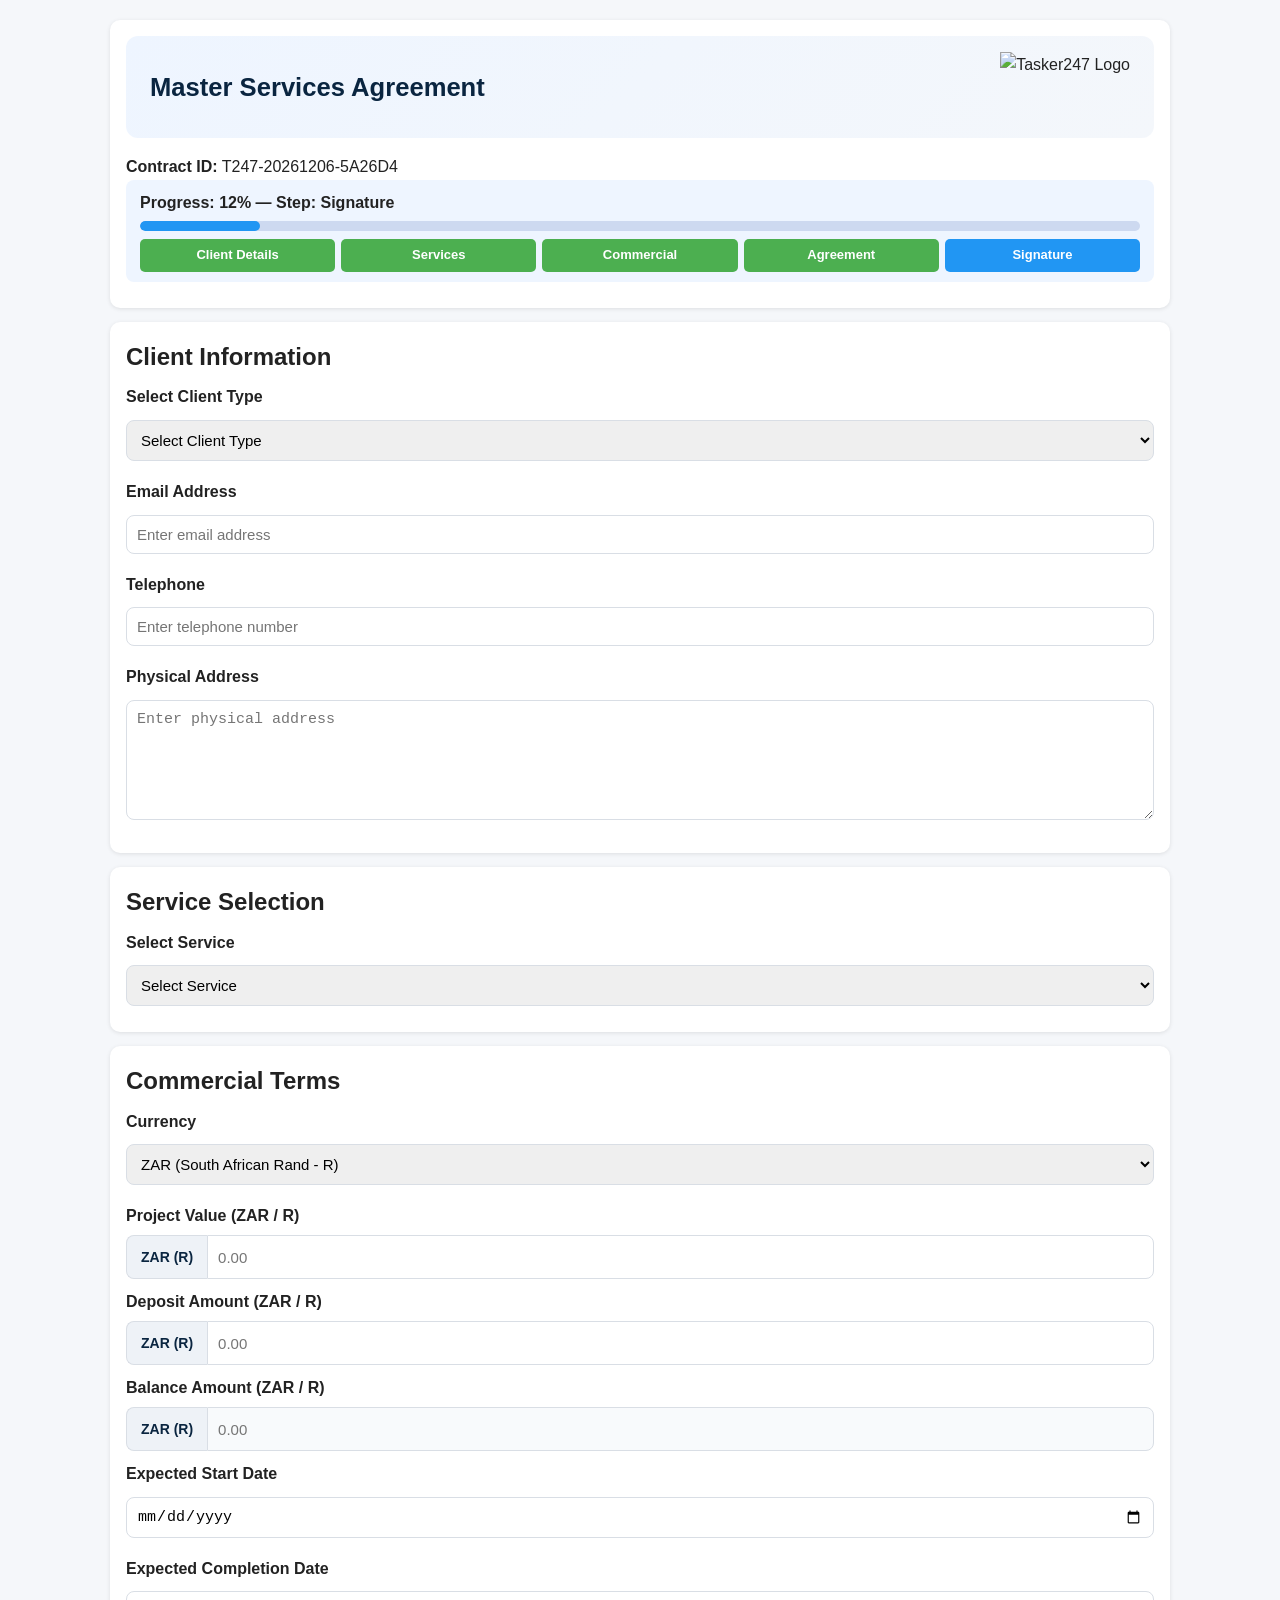
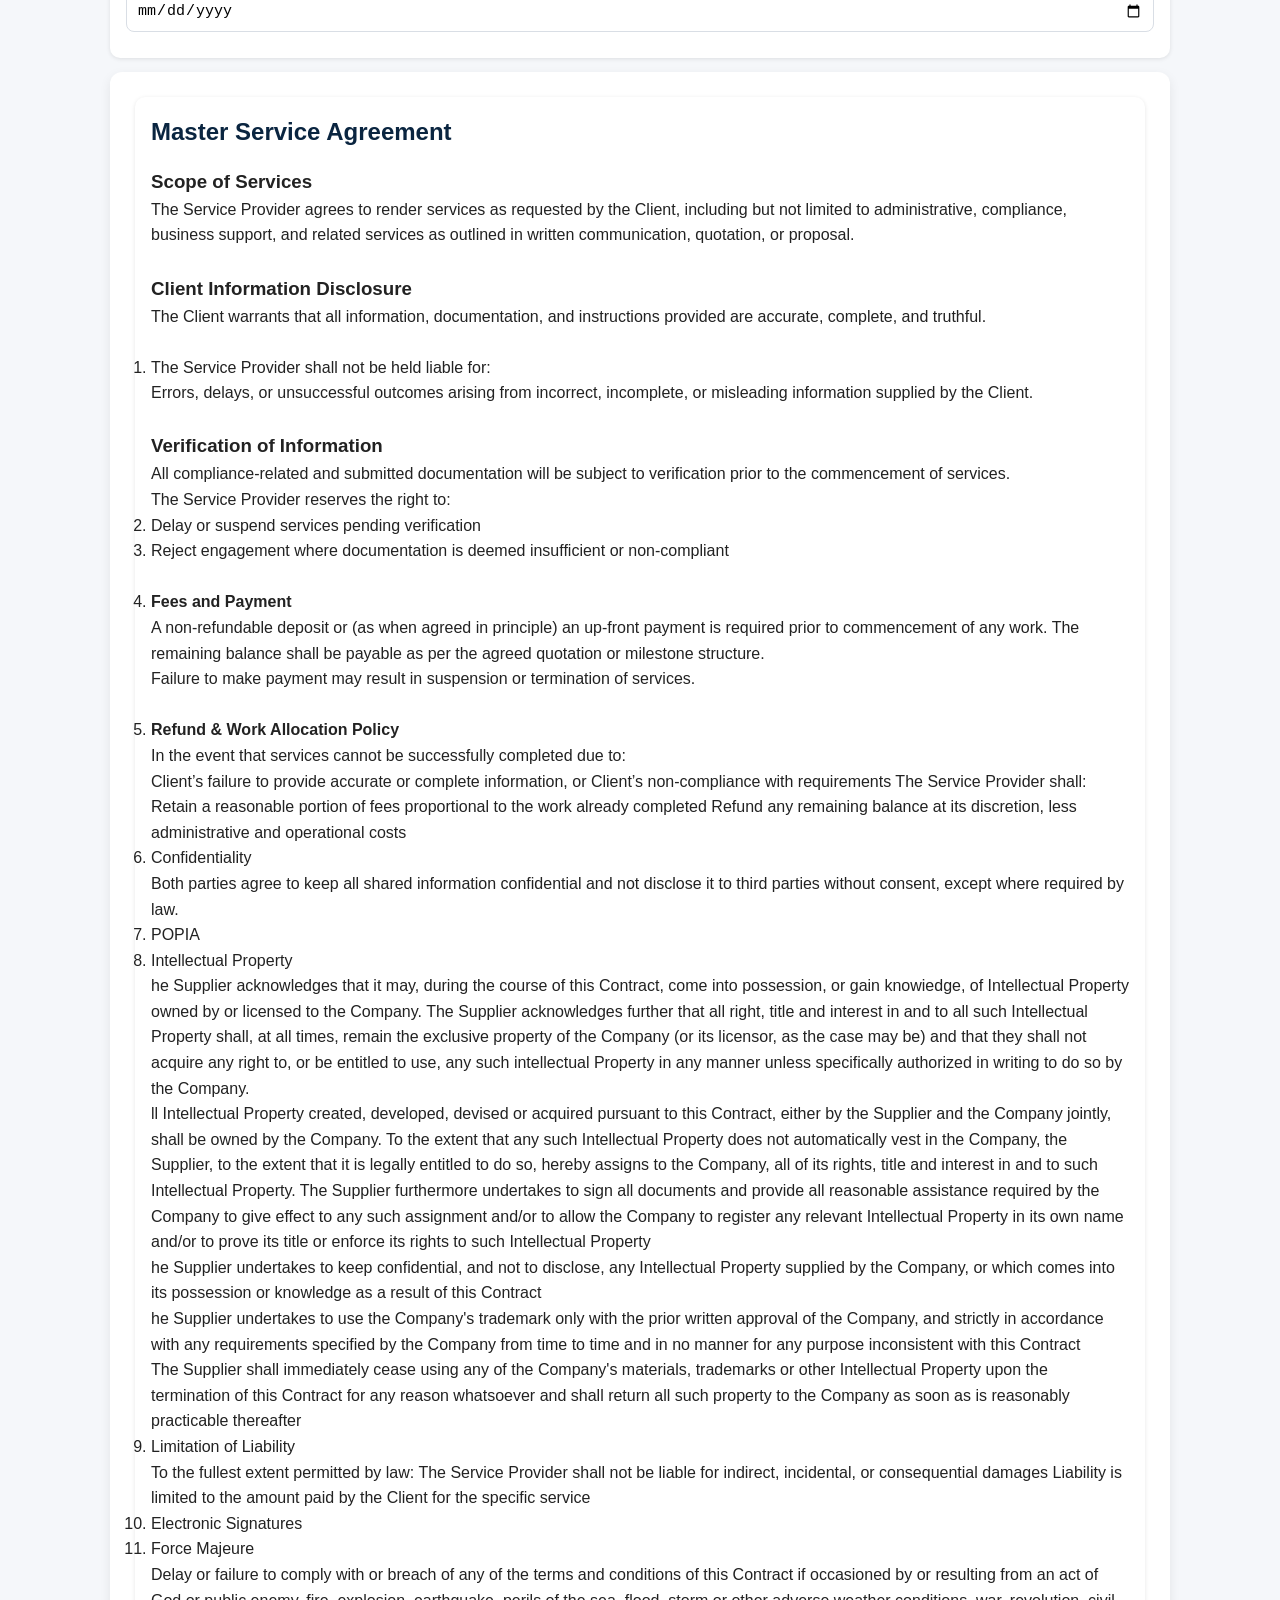
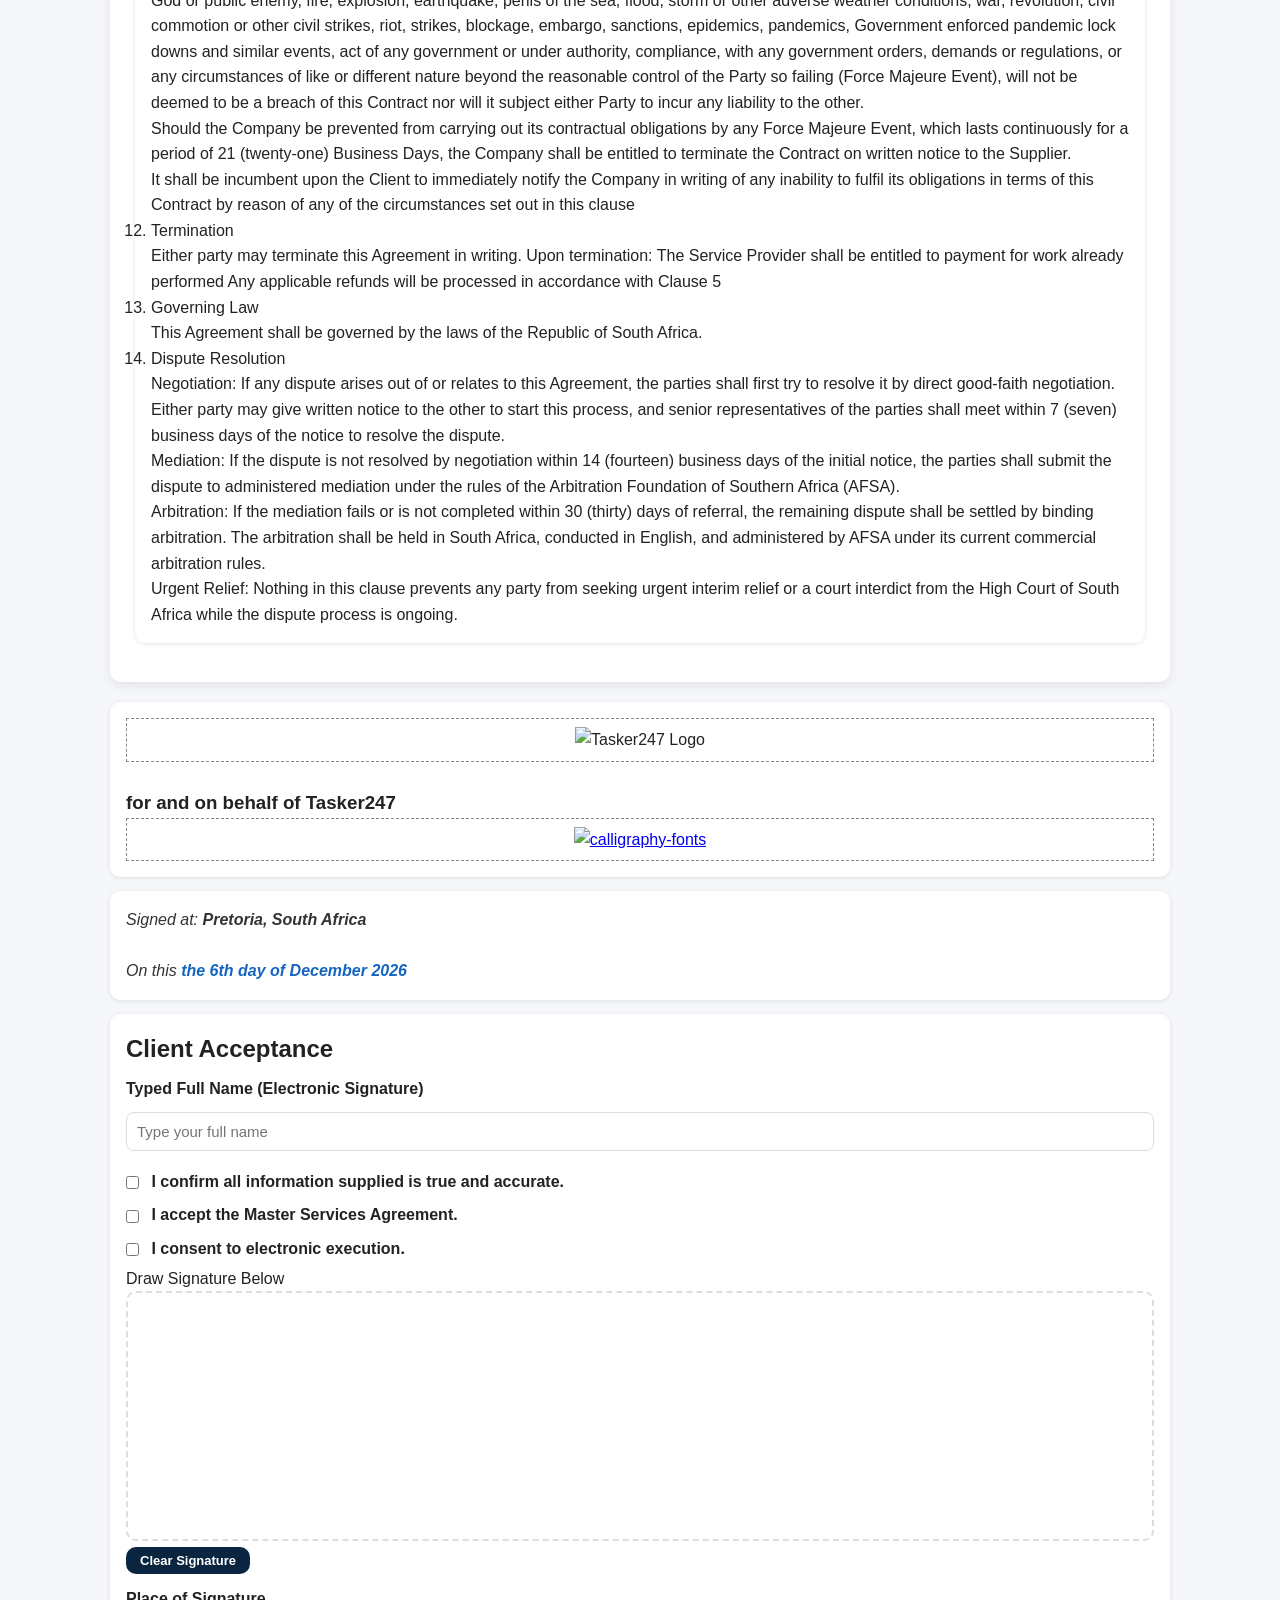
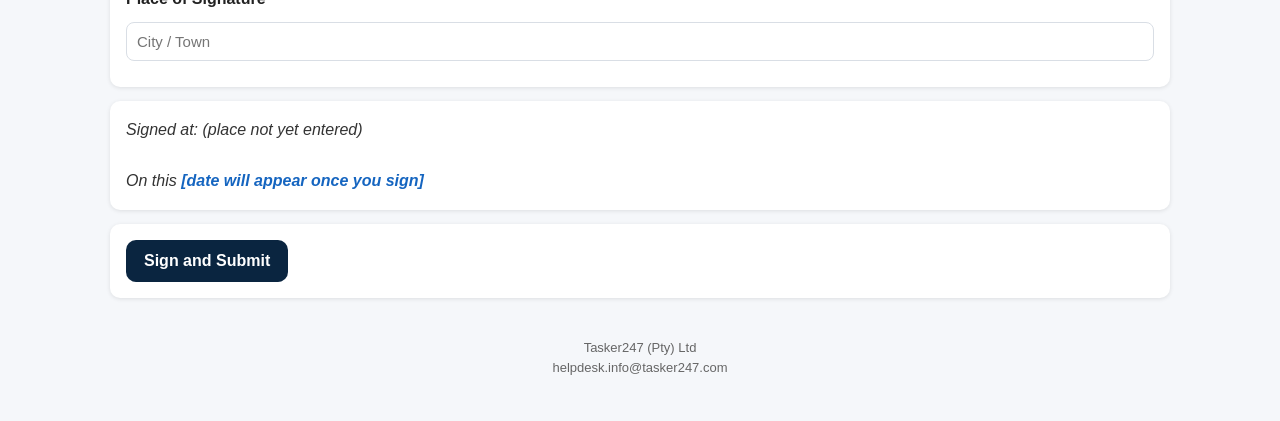
==== commit 8a91d61f: "added currency and full annexures" ====
--- a/contracts.tasker247.com/index.html
+++ b/contracts.tasker247.com/index.html
@@ -725,6 +725,34 @@
         color: #1565c0;
       }
     
+      /* ── CURRENCY INPUT GROUP ── */
+      .currency-input-group {
+        display: flex;
+        align-items: stretch;
+        margin: 6px 0 10px;
+      }
+
+      .currency-addon {
+        background: #eef2f7;
+        color: #0a2540;
+        font-weight: 700;
+        font-size: 14px;
+        padding: 10px 14px;
+        border: 1px solid var(--border, #d9dee5);
+        border-right: none;
+        border-radius: 8px 0 0 8px;
+        display: flex;
+        align-items: center;
+        justify-content: center;
+        white-space: nowrap;
+      }
+
+      .currency-input-group input {
+        margin: 0 !important;
+        border-radius: 0 8px 8px 0 !important;
+        flex: 1;
+      }
+
       @media(max-width:600px) {
         body {
           padding: 10px
@@ -831,14 +859,36 @@
     <!-- ── STEP 2: COMMERCIAL TERMS ── -->
     <div class="section" data-section="2">
       <h2>Commercial Terms</h2>
-      <label for="projectValue">Project Value</label>
-      <input type="number" id="projectValue" name="projectValue" placeholder="Enter project value">
-      <label for="depositAmount">Deposit Amount</label>
-      <input type="number" id="depositAmount" name="depositAmount" placeholder="Enter deposit amount">
-      <label for="balanceAmount">Balance Amount</label>
-      <input type="number" id="balanceAmount" name="balanceAmount" placeholder="Enter balance amount">
+      
+      <label for="currency">Currency</label>
+      <select id="currency" name="currency">
+        <option value="ZAR" selected>ZAR (South African Rand - R)</option>
+        <option value="USD">USD ($)</option>
+        <option value="EUR">EUR (€)</option>
+        <option value="GBP">GBP (£)</option>
+      </select>
+
+      <label for="projectValue">Project Value (ZAR / R)</label>
+      <div class="currency-input-group">
+        <span class="currency-addon" id="projectValueCurrencyAddon">ZAR (R)</span>
+        <input type="number" id="projectValue" name="projectValue" placeholder="0.00" step="0.01" min="0">
+      </div>
+
+      <label for="depositAmount">Deposit Amount (ZAR / R)</label>
+      <div class="currency-input-group">
+        <span class="currency-addon" id="depositCurrencyAddon">ZAR (R)</span>
+        <input type="number" id="depositAmount" name="depositAmount" placeholder="0.00" step="0.01" min="0">
+      </div>
+
+      <label for="balanceAmount">Balance Amount (ZAR / R)</label>
+      <div class="currency-input-group">
+        <span class="currency-addon" id="balanceCurrencyAddon">ZAR (R)</span>
+        <input type="number" id="balanceAmount" name="balanceAmount" placeholder="0.00" step="0.01" min="0" readonly style="background-color: #f8fafc;">
+      </div>
+
       <label for="expectedStartDate">Expected Start Date</label>
       <input type="date" id="expectedStartDate" name="expectedStartDate">
+      
       <label for="expectedCompletionDate">Expected Completion Date</label>
       <input type="date" id="expectedCompletionDate" name="expectedCompletionDate">
     </div>
@@ -970,23 +1020,99 @@
     <!-- Annexures (shown based on service selection) -->
     <div id="annexureCompliance" class="section annexure hidden">
       <h2>Annexure A – Compliance Services</h2>
-      <p>Client responsible for accuracy of submissions. Regulatory outcomes not guaranteed.</p>
+      <h3>1. Scope of Work & Deliverables</h3>
+      <ul>
+        <li><strong>CIPC & Statutory Filings:</strong> Facilitation and lodgement of annual returns, Director amendments (COR39), Company name reservations/changes, and MOI updates.</li>
+        <li><strong>Tax & Statutory Status:</strong> Preparation and liaison for SARS Tax Compliance Status (TCS) PINs, VAT/PAYE registrations, and statutory clearance monitoring.</li>
+        <li><strong>Labour & Compensation:</strong> Facilitation of Department of Employment and Labour submissions, COIDA registration, and Return of Earnings (ROE) lodgements.</li>
+        <li><strong>B-BBEE Facilitation:</strong> Gathering verified ownership affidavits, supporting documentation, and EME/QSE certificate coordination.</li>
+      </ul>
+      <br>
+      <h3>2. Client Responsibilities & Dependencies</h3>
+      <ul>
+        <li>Provision of valid certified director/shareholder IDs, proof of residential/business address, and company resolutions within 5 business days.</li>
+        <li>Timely provision of verification OTPs and signing of statutory submission forms.</li>
+      </ul>
+      <br>
+      <h3>3. Disclaimers & Statutory Boundaries</h3>
+      <p>Tasker247 acts solely as an administrative intermediary facilitating submissions based on Client-supplied records. Approval timelines, audits, and final statutory issuances remain strictly subject to the independent authority and backlogs of relevant regulatory bodies (CIPC, SARS, DoL).</p>
     </div>
+
     <div id="annexureAdmin" class="section annexure hidden">
       <h2>Annexure B – Administrative Services</h2>
-      <p>Services executed on client instructions. Source data remains client responsibility.</p>
+      <h3>1. Scope of Work & Deliverables</h3>
+      <ul>
+        <li><strong>Document Drafting & Filing:</strong> Preparation, standardisation, and secure cloud filing of administrative records, business letters, and client registers.</li>
+        <li><strong>Secretarial & Operations Support:</strong> Diary coordination, dispatch of scheduled client/vendor communications, and meeting minutes documentation.</li>
+        <li><strong>Billing & Record Reconciliation:</strong> Generating standard invoices, matching receipts to ledgers, and preparing transactional audit trails.</li>
+      </ul>
+      <br>
+      <h3>2. Client Responsibilities & Dependencies</h3>
+      <ul>
+        <li>Timely supply of clear source documents, transaction receipts, bank statements, and approval instructions.</li>
+        <li>Designation of an authorised representative for operational queries and approvals.</li>
+      </ul>
+      <br>
+      <h3>3. Disclaimers & Limitations</h3>
+      <p>Administrative actions are performed strictly on client instructions. Tasker247 is not an auditing firm and does not provide formal statutory audits or fiduciary oversight beyond agreed administrative assistance.</p>
     </div>
+
     <div id="annexureProcess" class="section annexure hidden">
-      <h2>Annexure C – Process Mapping &amp; Business Improvement</h2>
-      <p>Recommendations provided based on information available during engagement.</p>
+      <h2>Annexure C – Process Mapping & Business Improvement</h2>
+      <h3>1. Scope of Work & Deliverables</h3>
+      <ul>
+        <li><strong>Operational Workflow Audit:</strong> Detailed discovery sessions to map current-state (As-Is) operational and transactional workflows.</li>
+        <li><strong>Bottleneck & Efficiency Analysis:</strong> Identification of process waste, compliance risks, handoff delays, and automation opportunities.</li>
+        <li><strong>SOP Formulation & To-Be Design:</strong> Drafting Standard Operating Procedures (SOPs), process swimlane flowcharts, and future-state operational models.</li>
+        <li><strong>Handover & Staff Enablement:</strong> Delivery of documented workflow manuals and walkthrough presentations to key stakeholders.</li>
+      </ul>
+      <br>
+      <h3>2. Client Responsibilities & Dependencies</h3>
+      <ul>
+        <li>Providing Tasker247 consultants access to operational team leads, workflow observations, and existing internal documentation.</li>
+        <li>Prompt feedback and review on draft process maps and SOP documentation.</li>
+      </ul>
+      <br>
+      <h3>3. Disclaimers</h3>
+      <p>Recommendations reflect operational observations captured during the audit engagement. Tasker247 does not guarantee specific commercial or financial outcomes resulting from internal change management execution.</p>
     </div>
+
     <div id="annexureData" class="section annexure hidden">
-      <h2>Annexure D – Data Visualisation &amp; Reporting</h2>
-      <p>Outputs depend on data quality and completeness supplied by client.</p>
+      <h2>Annexure D – Data Visualisation & Reporting</h2>
+      <h3>1. Scope of Work & Deliverables</h3>
+      <ul>
+        <li><strong>Data Ingestion & Cleaning:</strong> Extraction, cleansing, validation, and structuring of raw tabular and relational data sources.</li>
+        <li><strong>Interactive Dashboard Design:</strong> Development of tailored business intelligence dashboards (KPI scorecards, operational trackers, executive summaries).</li>
+        <li><strong>Automated Reporting Pipelines:</strong> Establishing refresh schedules, automated summary views, and export-ready presentation templates.</li>
+      </ul>
+      <br>
+      <h3>2. Client Responsibilities & Dependencies</h3>
+      <ul>
+        <li>Providing secure, timely access to verified source datasets, APIs, access tokens, and calculation logic definitions.</li>
+        <li>Ensuring all provided raw data complies with POPIA and applicable privacy regulations.</li>
+      </ul>
+      <br>
+      <h3>3. Disclaimers</h3>
+      <p>Data visualization outputs and analytics rely entirely on the completeness, timeliness, and structural integrity of the source data provided by the Client.</p>
     </div>
+
     <div id="annexureProject" class="section annexure hidden">
-      <h2>Annexure E – Project &amp; Consulting Services</h2>
-      <p>Scope changes require written approval and may affect fees and timelines.</p>
+      <h2>Annexure E – Project & Consulting Services</h2>
+      <h3>1. Scope of Work & Deliverables</h3>
+      <ul>
+        <li><strong>Project Structuring:</strong> Formulation of project charters, milestone schedules, work breakdown structures (WBS), and resource plans.</li>
+        <li><strong>Execution & Monitoring:</strong> Ongoing tracking of project milestones, risk & issue register management, and stakeholder status reporting.</li>
+        <li><strong>Consulting Advisory & Closeout:</strong> Strategic advisory sessions, deliverable quality sign-offs, and final project handover documentation.</li>
+      </ul>
+      <br>
+      <h3>2. Client Responsibilities & Dependencies</h3>
+      <ul>
+        <li>Timely stakeholder attendance at scheduled milestone checkpoints and steering committee meetings.</li>
+        <li>Formal sign-off on deliverables within 5 business days of submission.</li>
+      </ul>
+      <br>
+      <h3>3. Disclaimers</h3>
+      <p>Project milestones are contingent upon agreed stakeholder review cycles. Material scope expansions require a mutually signed Change Order detailing fee and timeline adjustments.</p>
     </div>
 
     <!-- ── TASKER247 BRANDING & PRE-SIGNED BLOCK ── -->
@@ -1037,7 +1163,8 @@
       <input type="hidden" id="contractIDField" name="contractID">
       <input type="hidden" id="signingTimestamp" name="signingTimestamp">
       <input type="hidden" id="contractVersion" name="contractVersion" value="MSA v1.0">
-      <input type="hidden" id="annexureVersion" name="annexureVersion">
+      <input type="hidden" id="annexureNameField" name="annexureName">
+      <input type="hidden" id="annexureVersion" name="annexureVersion" value="v1.0">
       <textarea id="contractBody" name="contractBody" hidden></textarea>
       <input type="hidden" id="scopeOfServicesField" name="scopeOfServices">
       <input type="hidden" id="clientIPField" name="clientIP">
@@ -1151,7 +1278,7 @@
       // Step 1 – Services
       ["serviceType"],
       // Step 2 – Commercial
-      ["projectValue", "depositAmount", "expectedStartDate", "expectedCompletionDate"],
+      ["currency", "projectValue", "depositAmount", "expectedStartDate", "expectedCompletionDate"],
       // Step 3 – Agreement: auto-counted as complete once step 2 is done (user has scrolled past it)
       [],
       // Step 4 – Signature
@@ -1262,21 +1389,75 @@
       hideBlock(companyBlock);
     }
 
+    /* ════════════════════════════════════════════
+       COMMERCIAL CALCULATIONS & CURRENCY SYNC
+    ════════════════════════════════════════════ */
+    function initCommercialCalculations() {
+      const currencySelect = document.getElementById("currency");
+      const projectValueInput = document.getElementById("projectValue");
+      const depositAmountInput = document.getElementById("depositAmount");
+      const balanceAmountInput = document.getElementById("balanceAmount");
+
+      const currencySymbols = {
+        ZAR: "ZAR (R)",
+        USD: "USD ($)",
+        EUR: "EUR (€)",
+        GBP: "GBP (£)"
+      };
+
+      function updateCurrencyAddons() {
+        const selected = currencySelect.value || "ZAR";
+        const symbolText = currencySymbols[selected] || selected;
+        
+        const pAddon = document.getElementById("projectValueCurrencyAddon");
+        const dAddon = document.getElementById("depositCurrencyAddon");
+        const bAddon = document.getElementById("balanceCurrencyAddon");
+
+        if (pAddon) pAddon.textContent = symbolText;
+        if (dAddon) dAddon.textContent = symbolText;
+        if (bAddon) bAddon.textContent = symbolText;
+      }
+
+      function calculateBalance() {
+        const val = parseFloat(projectValueInput.value) || 0;
+        const dep = parseFloat(depositAmountInput.value) || 0;
+        const balance = Math.max(0, val - dep);
+        
+        if (projectValueInput.value || depositAmountInput.value) {
+          balanceAmountInput.value = balance.toFixed(2);
+        } else {
+          balanceAmountInput.value = "";
+        }
+        updateProgress();
+      }
+
+      currencySelect.addEventListener("change", () => {
+        updateCurrencyAddons();
+        updateProgress();
+      });
+
+      projectValueInput.addEventListener("input", calculateBalance);
+      depositAmountInput.addEventListener("input", calculateBalance);
+
+      updateCurrencyAddons();
+    }
+
     function buildContractBody() {
       const parts = [];
     
       const clientType = document.getElementById("clientType").value;
       const serviceSelect = document.getElementById("serviceType");
       const serviceLabel = serviceSelect.options[serviceSelect.selectedIndex]?.text || "(not selected)";
+      const currency = document.getElementById("currency")?.value || "ZAR";
+      const projectValue = document.getElementById("projectValue")?.value || "0.00";
+      const depositAmount = document.getElementById("depositAmount")?.value || "0.00";
+      const balanceAmount = document.getElementById("balanceAmount")?.value || "0.00";
+      const startDate = document.getElementById("expectedStartDate")?.value || "TBD";
+      const completionDate = document.getElementById("expectedCompletionDate")?.value || "TBD";
     
       parts.push(`CLIENT TYPE: ${clientType || "(not selected)"}`);
       parts.push(`SERVICE SELECTED: ${serviceLabel}`);
-
-      // Capture scope of services as a labelled block in the contract body
-      const scopeEl = document.querySelector('#msaContent .section[data-section="3"] p');
-      if (scopeEl) {
-        parts.push(`SCOPE OF SERVICES: ${scopeEl.textContent.trim()}`);
-      }
+      parts.push(`COMMERCIAL TERMS: Currency: ${currency} | Project Value: ${currency} ${projectValue} | Deposit: ${currency} ${depositAmount} | Balance: ${currency} ${balanceAmount} | Start Date: ${startDate} | Completion Date: ${completionDate}`);
       parts.push("");
     
       const msa = document.getElementById("msaContent");
@@ -1288,7 +1469,7 @@
     
       const activeAnnexure = document.querySelector(".annexure.active");
       if (activeAnnexure) {
-        parts.push("=== APPLICABLE ANNEXURE ===");
+        parts.push("=== APPLICABLE SERVICE ANNEXURE ===");
         parts.push(activeAnnexure.innerText.trim());
         parts.push("");
       }
@@ -1304,50 +1485,30 @@
       const service = document.getElementById("serviceType");
       service.addEventListener("change", () => {
         document.querySelectorAll(".annexure").forEach(a => a.classList.remove("active"));
+        const annexureNameField = document.getElementById("annexureNameField");
+        const annexureVersionField = document.getElementById("annexureVersion");
+
         if (service.value) {
           const ann = document.getElementById(
             "annexure" + service.value.charAt(0).toUpperCase() + service.value.slice(1)
           );
-          if (ann) ann.classList.add("active");
+          if (ann) {
+            ann.classList.add("active");
+            const header = ann.querySelector("h2");
+            if (annexureNameField && header) {
+              annexureNameField.value = header.textContent.trim();
+            }
+            if (annexureVersionField) {
+              annexureVersionField.value = "v1.0";
+            }
+          }
+        } else {
+          if (annexureNameField) annexureNameField.value = "";
+          if (annexureVersionField) annexureVersionField.value = "";
         }
         updateProgress();
       });
     }
-
-    /* ════════════════════════════════════════════
-       DYNAMIC ANNEXURE LOADING
-    ════════════════════════════════════════════ */
-    function loadAnnexure(service){
-
-      document
-          .querySelectorAll(".annexure")
-          .forEach(a=>{
-  
-              a.classList.remove("active");
-  
-          });
-  
-      const annexure =
-          document.getElementById(
-              `annexure-${service}`
-          );
-  
-      if(annexure){
-  
-          annexure.classList.add("active");
-  
-          currentAnnexure =
-              annexure.innerText;
-  
-          currentAnnexureVersion =
-              "v1.0";
-  
-          document
-              .getElementById("annexureVersion")
-              .value =
-              currentAnnexureVersion;
-      }
-  }
 
     /* ════════════════════════════════════════════
        LIVE "PLACE" DISPLAY
@@ -1457,9 +1618,21 @@
       document.getElementById("contractDateField").value = getContractDate();
       document.getElementById("signingTimestamp").value = getISOTimestamp();
 
-      // Populate scope of services as a standalone Formspree field
-      const scopeSection = document.querySelector('#msaContent .section[data-section="3"] p');
-      document.getElementById("scopeOfServicesField").value = scopeSection ? scopeSection.textContent.trim() : "";
+      // Populate scope of services and annexure details for Formspree
+      const activeAnnexure = document.querySelector(".annexure.active");
+      if (activeAnnexure) {
+        document.getElementById("scopeOfServicesField").value = activeAnnexure.innerText.trim();
+        const header = activeAnnexure.querySelector("h2");
+        if (header) {
+          document.getElementById("annexureNameField").value = header.textContent.trim();
+        }
+        document.getElementById("annexureVersion").value = "v1.0";
+      } else {
+        const scopeSection = document.querySelector('#msaContent .section[data-section="3"] p');
+        document.getElementById("scopeOfServicesField").value = scopeSection ? scopeSection.textContent.trim() : "";
+        document.getElementById("annexureNameField").value = "None Selected";
+        document.getElementById("annexureVersion").value = "";
+      }
 
       // If Formspree ID hasn't been replaced, show reminder and prevent submit
       if (this.action.includes("YOUR_FORMSPREE_ID")) {
@@ -1483,6 +1656,7 @@
 
       initClientType();
       initServiceSelection();
+      initCommercialCalculations();
       initClientPlace();
       initSignaturePad();
       attachFieldListeners();
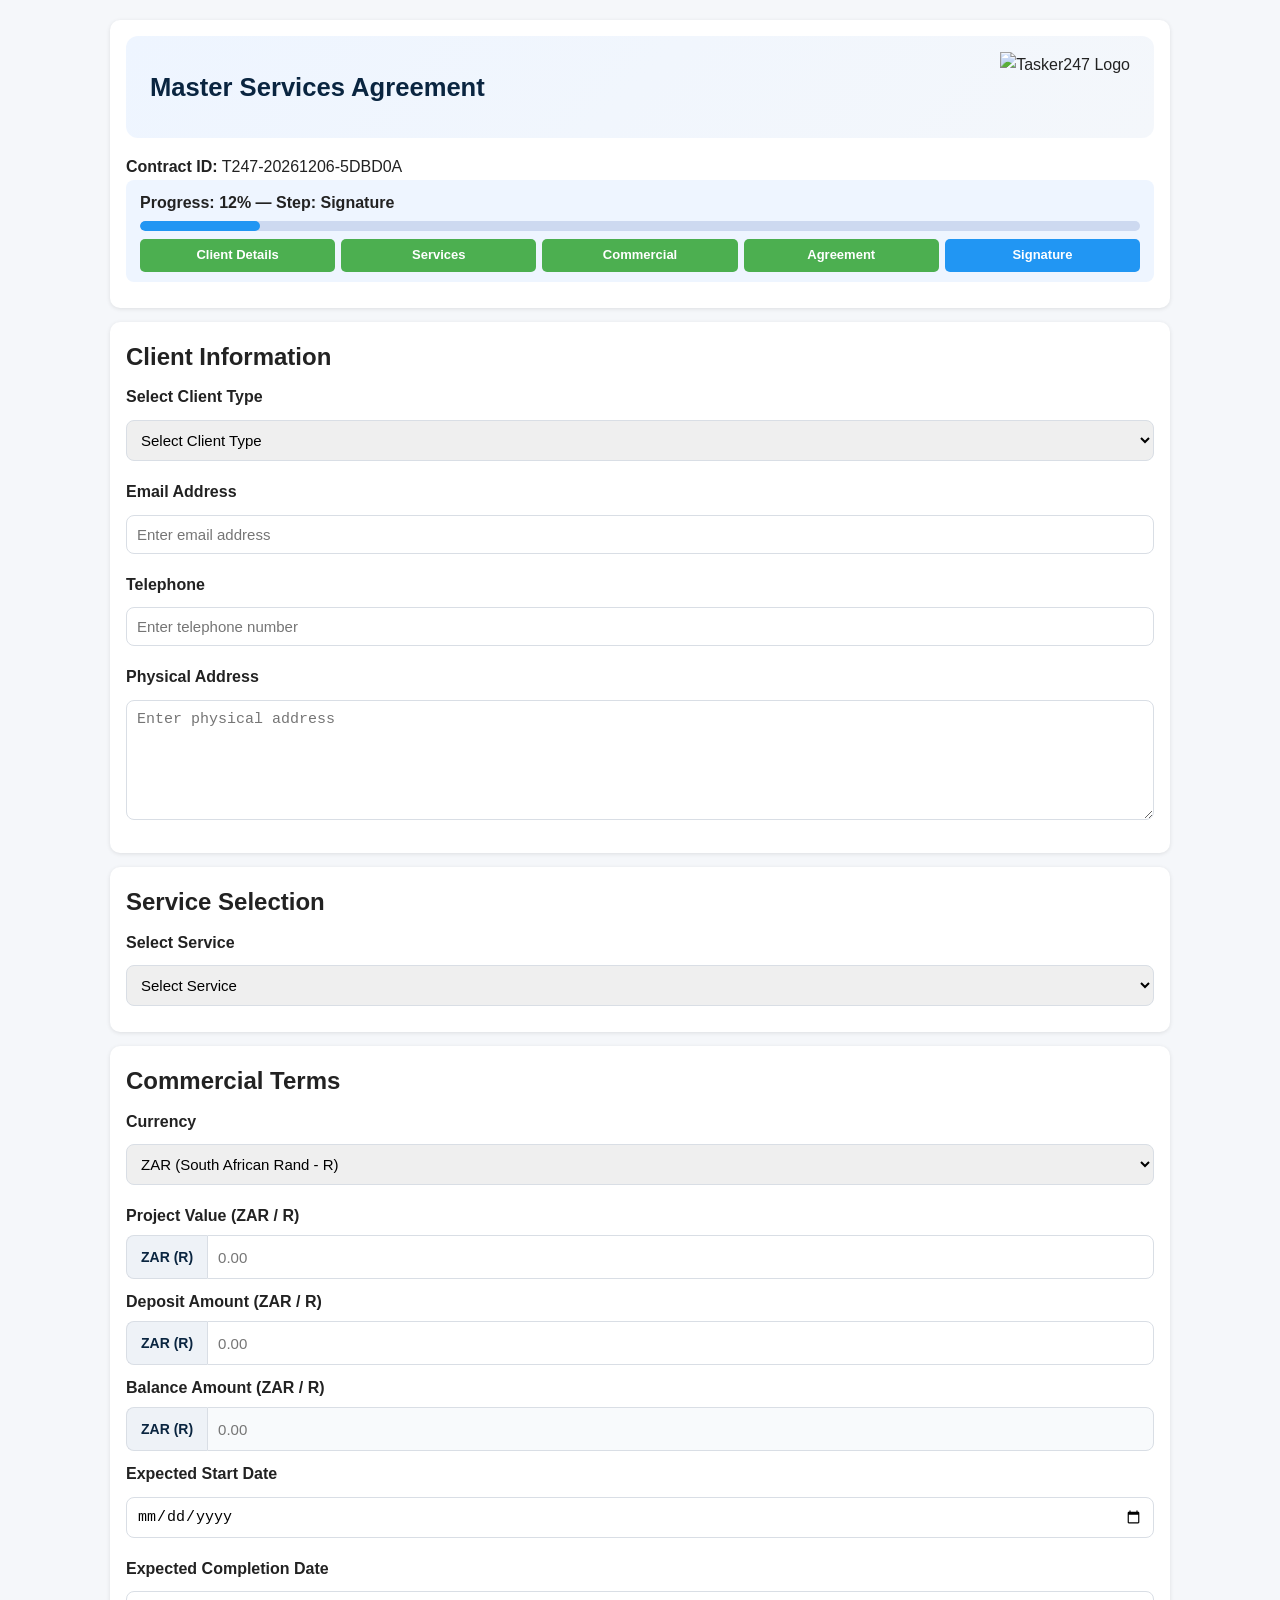
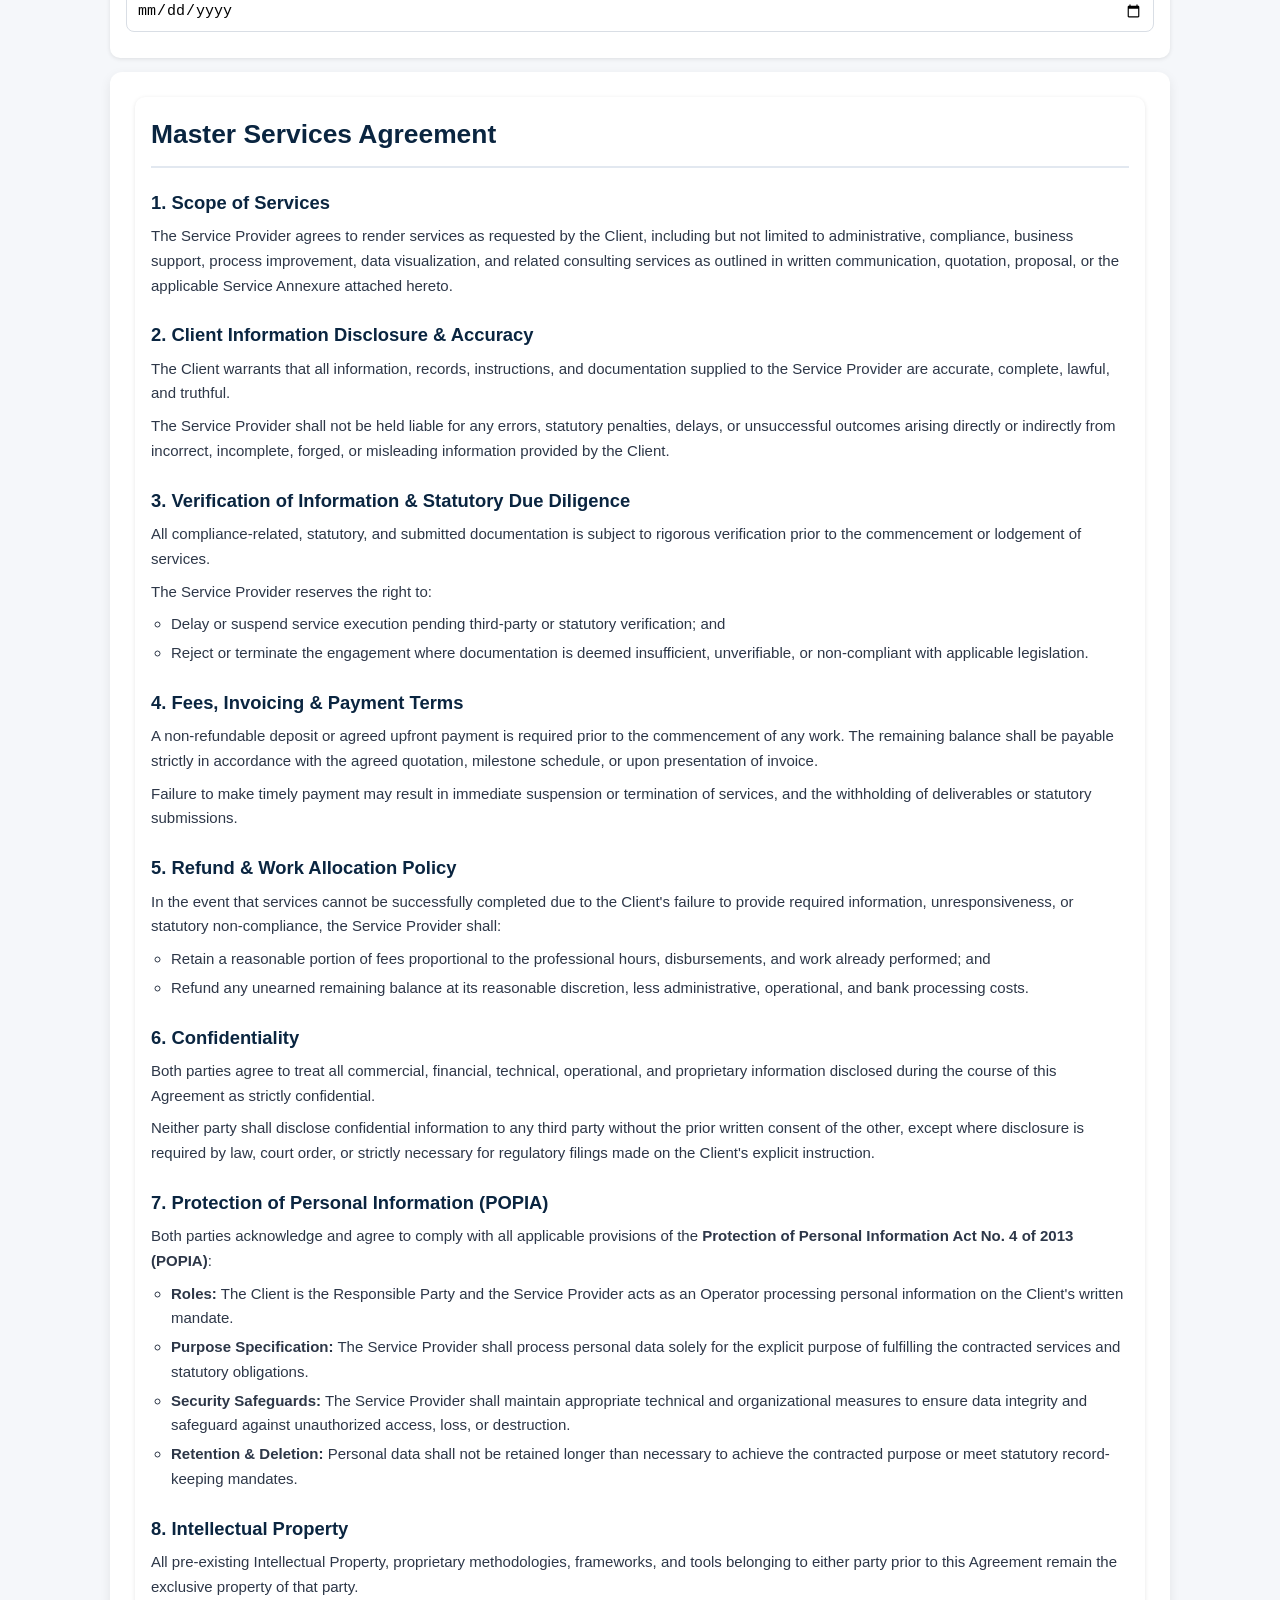
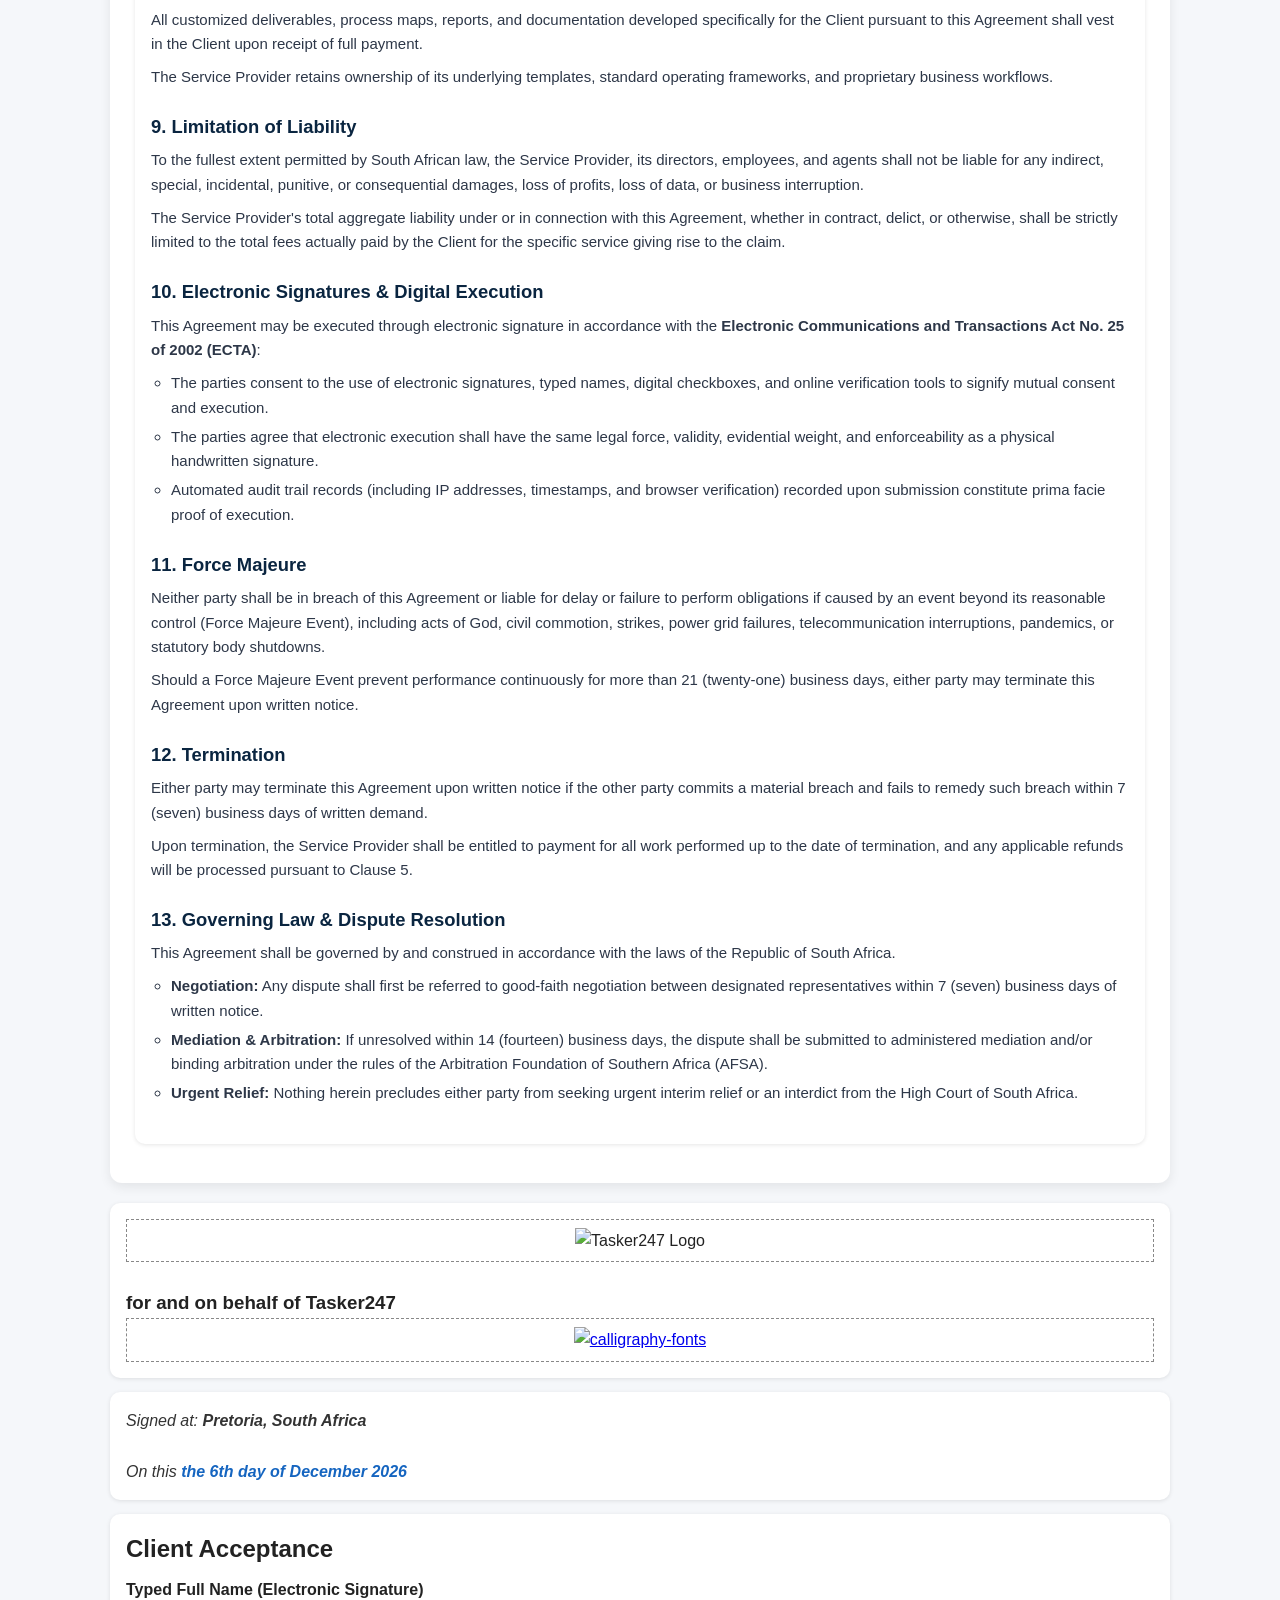
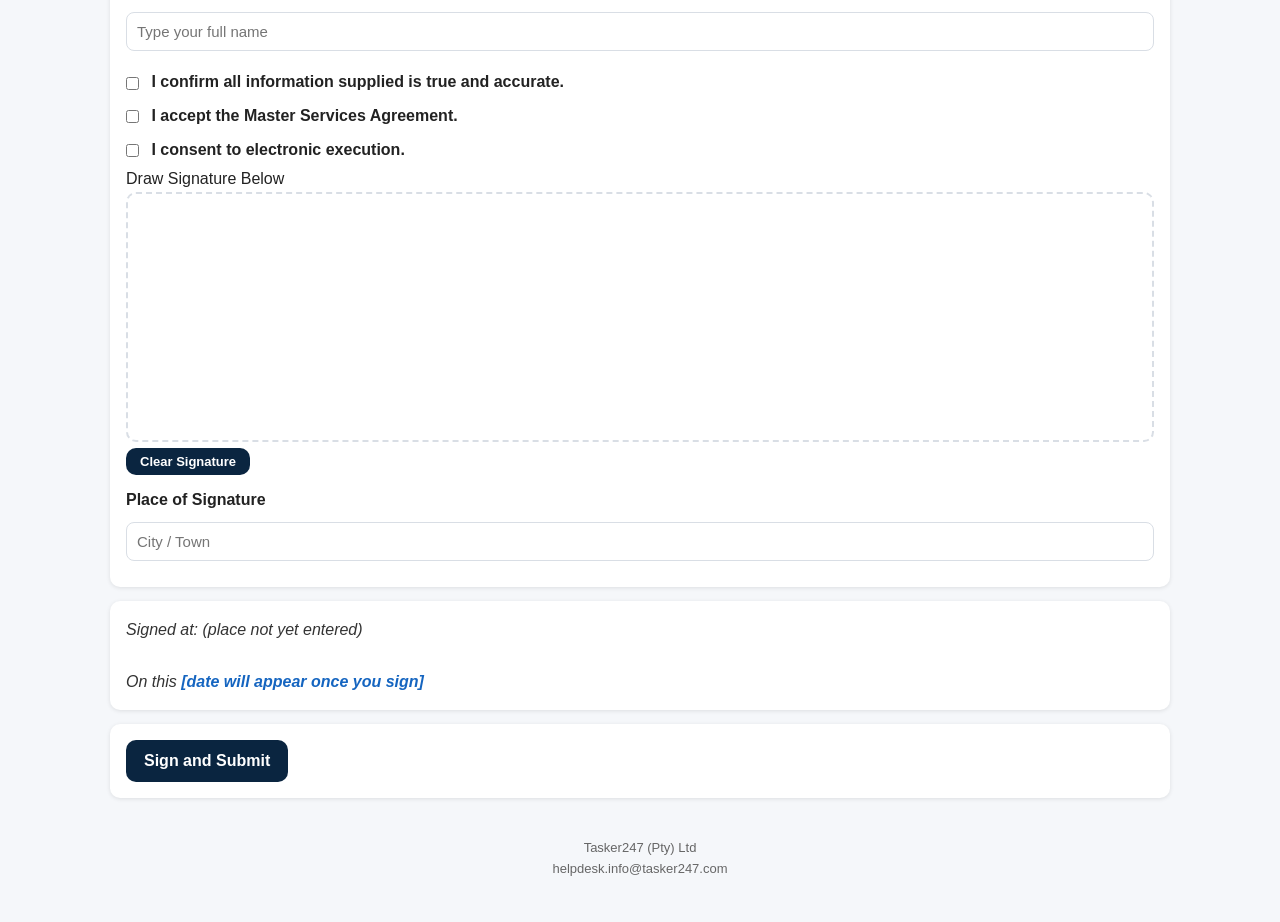
==== commit f5c56930: "fixed numbering in MSA clauses" ====
--- a/contracts.tasker247.com/index.html
+++ b/contracts.tasker247.com/index.html
@@ -751,6 +751,48 @@
         margin: 0 !important;
         border-radius: 0 8px 8px 0 !important;
         flex: 1;
+      }
+
+      /* ── MASTER SERVICE AGREEMENT SECTION ── */
+      .msa-main-title {
+        font-size: 1.65rem !important;
+        font-weight: 800;
+        color: var(--primary, #0a2540);
+        margin-bottom: 20px;
+        padding-bottom: 10px;
+        border-bottom: 2px solid #e2e8f0;
+      }
+
+      .msa-clauses-list {
+        list-style: none;
+        padding-left: 0;
+        margin: 0;
+      }
+
+      .msa-clauses-list > li {
+        margin-bottom: 22px;
+        font-size: 15px;
+        line-height: 1.65;
+        color: #2d3748;
+      }
+
+      .msa-clauses-list > li > strong.clause-title {
+        display: block;
+        font-size: 1.15rem;
+        color: var(--primary, #0a2540);
+        margin-bottom: 6px;
+      }
+
+      .msa-clauses-list p {
+        margin: 6px 0 8px;
+      }
+
+      .msa-clauses-list ul {
+        margin: 6px 0 10px 20px;
+      }
+
+      .msa-clauses-list ul li {
+        margin-bottom: 4px;
       }
 
       @media(max-width:600px) {
@@ -898,124 +940,111 @@
     
     <!-- ── STEP 3: AGREEMENT ── -->
     <section id="masterAgreement">
-    <div id="msaContent">
-    <div class="section" data-section="3">
-      <h2>Master Service Agreement</h2>
-      <ol>
-        <h3><strong>Scope of Services</strong></h3>
-        <p>The Service Provider agrees to render services as requested by the Client, including but not limited to administrative, compliance, business support, and related services as outlined in written communication, quotation, or proposal.</p>
-        <br>
-        <h3><strong>Client Information Disclosure</strong></h3>
-        <p>The Client warrants that all information, documentation, and instructions provided are accurate, complete, and truthful.</p>
-          <br>
-          <li>The Service Provider shall not be held liable for:</li>
-          
-          Errors, delays, or unsuccessful outcomes arising from incorrect, incomplete, or misleading information supplied by the Client.</p>
-        <br>
-          <h3><strong>Verification of Information</strong></h3>
-        <p>All compliance-related and submitted documentation will be subject to verification prior to the commencement of services.
-
-          <p>The Service Provider reserves the right to:</p>
-          
-          <li>Delay or suspend services pending verification</li>
-          <li>Reject engagement where documentation is deemed insufficient or non-compliant</li>
-          <br>
-          <li><strong>Fees and Payment</strong></li>
-        <p>A non-refundable deposit or (as when agreed in principle) an up-front payment is required prior to commencement of any work.
-          The remaining balance shall be payable as per the agreed quotation or milestone structure.
-          <br>
-          Failure to make payment may result in suspension or termination of services.</p>
-          <br>
-          <li><strong>Refund & Work Allocation Policy</strong></li>
-        <p>In the event that services cannot be successfully completed due to:
-          <br>
-          Client’s failure to provide accurate or complete information, or
-          Client’s non-compliance with requirements
-          
-          The Service Provider shall:
-          
-          Retain a reasonable portion of fees proportional to the work already completed
-          Refund any remaining balance at its discretion, less administrative and operational costs</p>
-        <li>Confidentiality</li>
-        <p>Both parties agree to keep all shared information confidential and not disclose it to third parties without consent, except where required by law.</p>
-        <li>POPIA</li>
-        <p></p>
-        <li>Intellectual Property</li>
-        <p>he Supplier acknowledges that it may, during the course of this Contract, come
-          into possession, or gain knowiedge, of Intellectual Property owned by or licensed
-          to the Company. The Supplier acknowledges further that all right, title and interest
-          in and to all such Intellectual Property shall, at all times, remain the exclusive
-          property of the Company (or its licensor, as the case may be) and that they shall
-          not acquire any right to, or be entitled to use, any such intellectual Property in any
-          manner unless specifically authorized in writing to do so by the Company.</p>
-
-          <p>ll Intellectual Property created, developed, devised or acquired pursuant to this
-            Contract, either by the Supplier and the Company jointly, shall be owned by the
-            Company. To the extent that any such Intellectual Property does not automatically
-            vest in the Company, the Supplier, to the extent that it is legally entitled to do so,
-            hereby assigns to the Company, all of its rights, title and interest in and to such
-            Intellectual Property. The Supplier furthermore undertakes to sign all documents
-            and provide all reasonable assistance required by the Company to give effect to
-            any such assignment and/or to allow the Company to register any relevant
-            Intellectual Property in its own name and/or to prove its title or enforce its rights to
-            such Intellectual Property</p>
-
-            <p>he Supplier undertakes to keep confidential, and not to disclose, any Intellectual
-              Property supplied by the Company, or which comes into its possession or
-              knowledge as a result of this Contract</p>
-
-              <p>he Supplier undertakes to use the Company's trademark only with the prior
-                written approval of the Company, and strictly in accordance with any requirements
-                specified by the Company from time to time and in no manner for any purpose
-                inconsistent with this Contract</p>
-
-                <p>The Supplier shall immediately cease using any of the Company's materials,
-                  trademarks or other Intellectual Property upon the termination of this Contract for
-                  any reason whatsoever and shall return all such property to the Company as soon
-                  as is reasonably practicable thereafter</p>
-        <li>Limitation of Liability</li>
-        <p>To the fullest extent permitted by law:
-
-          The Service Provider shall not be liable for indirect, incidental, or consequential damages
-          Liability is limited to the amount paid by the Client for the specific service</p>
-        <li>Electronic Signatures</li>
-        <li>Force Majeure</li>
-        <p>Delay or failure to comply with or breach of any of the terms and conditions of this
-          Contract if occasioned by or resulting from an act of God or public enemy, fire,
-          explosion, earthquake, perils of the sea, flood, storm or other adverse weather
-          conditions, war, revolution, civil commotion or other civil strikes, riot, strikes,
-          blockage, embargo, sanctions, epidemics, pandemics, Government enforced
-          pandemic lock downs and similar events, act of any government or under
-          authority, compliance, with any government orders, demands or regulations, or
-          any circumstances of like or different nature beyond the reasonable control of the
-          Party so failing (Force Majeure Event), will not be deemed to be a breach of this
-          Contract nor will it subject either Party to incur any liability to the other.</p>
-
-          <p>Should the Company be prevented from carrying out its contractual obligations by
-            any Force Majeure Event, which lasts continuously for a period of 21 (twenty-one)
-            Business Days, the Company shall be entitled to terminate the Contract on written
-            notice to the Supplier.</p>
-
-            <p>It shall be incumbent upon the Client to immediately notify the Company in
-              writing of any inability to fulfil its obligations in terms of this Contract by reason of
-              any of the circumstances set out in this clause</p>
-        <li>Termination</li>
-        <p>Either party may terminate this Agreement in writing.
-          Upon termination:
-          
-          The Service Provider shall be entitled to payment for work already performed
-          Any applicable refunds will be processed in accordance with Clause 5</p>
-        <li>Governing Law</li>
-        <p>This Agreement shall be governed by the laws of the Republic of South Africa.</p>
-        <li>Dispute Resolution</li>
-        <p>Negotiation: If any dispute arises out of or relates to this Agreement, the parties shall first try to resolve it by direct good-faith negotiation. Either party may give written notice to the other to start this process, and senior representatives of the parties shall meet within 7 (seven) business days of the notice to resolve the dispute.</p>
-        <p>Mediation: If the dispute is not resolved by negotiation within 14 (fourteen) business days of the initial notice, the parties shall submit the dispute to administered mediation under the rules of the Arbitration Foundation of Southern Africa (AFSA).</p>
-        <p>Arbitration: If the mediation fails or is not completed within 30 (thirty) days of referral, the remaining dispute shall be settled by binding arbitration. The arbitration shall be held in South Africa, conducted in English, and administered by AFSA under its current commercial arbitration rules.</p>
-        <p>Urgent Relief: Nothing in this clause prevents any party from seeking urgent interim relief or a court interdict from the High Court of South Africa while the dispute process is ongoing.</p>
-      </ol>
-    </div>
-  </div>  
-  </section>
+      <div id="msaContent">
+        <div class="section" data-section="3">
+          <h2 class="msa-main-title">Master Services Agreement</h2>
+          <ol class="msa-clauses-list">
+            <li>
+              <strong class="clause-title">1. Scope of Services</strong>
+              <p>The Service Provider agrees to render services as requested by the Client, including but not limited to administrative, compliance, business support, process improvement, data visualization, and related consulting services as outlined in written communication, quotation, proposal, or the applicable Service Annexure attached hereto.</p>
+            </li>
+
+            <li>
+              <strong class="clause-title">2. Client Information Disclosure & Accuracy</strong>
+              <p>The Client warrants that all information, records, instructions, and documentation supplied to the Service Provider are accurate, complete, lawful, and truthful.</p>
+              <p>The Service Provider shall not be held liable for any errors, statutory penalties, delays, or unsuccessful outcomes arising directly or indirectly from incorrect, incomplete, forged, or misleading information provided by the Client.</p>
+            </li>
+
+            <li>
+              <strong class="clause-title">3. Verification of Information & Statutory Due Diligence</strong>
+              <p>All compliance-related, statutory, and submitted documentation is subject to rigorous verification prior to the commencement or lodgement of services.</p>
+              <p>The Service Provider reserves the right to:</p>
+              <ul>
+                <li>Delay or suspend service execution pending third-party or statutory verification; and</li>
+                <li>Reject or terminate the engagement where documentation is deemed insufficient, unverifiable, or non-compliant with applicable legislation.</li>
+              </ul>
+            </li>
+
+            <li>
+              <strong class="clause-title">4. Fees, Invoicing & Payment Terms</strong>
+              <p>A non-refundable deposit or agreed upfront payment is required prior to the commencement of any work. The remaining balance shall be payable strictly in accordance with the agreed quotation, milestone schedule, or upon presentation of invoice.</p>
+              <p>Failure to make timely payment may result in immediate suspension or termination of services, and the withholding of deliverables or statutory submissions.</p>
+            </li>
+
+            <li>
+              <strong class="clause-title">5. Refund & Work Allocation Policy</strong>
+              <p>In the event that services cannot be successfully completed due to the Client's failure to provide required information, unresponsiveness, or statutory non-compliance, the Service Provider shall:</p>
+              <ul>
+                <li>Retain a reasonable portion of fees proportional to the professional hours, disbursements, and work already performed; and</li>
+                <li>Refund any unearned remaining balance at its reasonable discretion, less administrative, operational, and bank processing costs.</li>
+              </ul>
+            </li>
+
+            <li>
+              <strong class="clause-title">6. Confidentiality</strong>
+              <p>Both parties agree to treat all commercial, financial, technical, operational, and proprietary information disclosed during the course of this Agreement as strictly confidential.</p>
+              <p>Neither party shall disclose confidential information to any third party without the prior written consent of the other, except where disclosure is required by law, court order, or strictly necessary for regulatory filings made on the Client's explicit instruction.</p>
+            </li>
+
+            <li>
+              <strong class="clause-title">7. Protection of Personal Information (POPIA)</strong>
+              <p>Both parties acknowledge and agree to comply with all applicable provisions of the <strong>Protection of Personal Information Act No. 4 of 2013 (POPIA)</strong>:</p>
+              <ul>
+                <li><strong>Roles:</strong> The Client is the Responsible Party and the Service Provider acts as an Operator processing personal information on the Client's written mandate.</li>
+                <li><strong>Purpose Specification:</strong> The Service Provider shall process personal data solely for the explicit purpose of fulfilling the contracted services and statutory obligations.</li>
+                <li><strong>Security Safeguards:</strong> The Service Provider shall maintain appropriate technical and organizational measures to ensure data integrity and safeguard against unauthorized access, loss, or destruction.</li>
+                <li><strong>Retention & Deletion:</strong> Personal data shall not be retained longer than necessary to achieve the contracted purpose or meet statutory record-keeping mandates.</li>
+              </ul>
+            </li>
+
+            <li>
+              <strong class="clause-title">8. Intellectual Property</strong>
+              <p>All pre-existing Intellectual Property, proprietary methodologies, frameworks, and tools belonging to either party prior to this Agreement remain the exclusive property of that party.</p>
+              <p>All customized deliverables, process maps, reports, and documentation developed specifically for the Client pursuant to this Agreement shall vest in the Client upon receipt of full payment.</p>
+              <p>The Service Provider retains ownership of its underlying templates, standard operating frameworks, and proprietary business workflows.</p>
+            </li>
+
+            <li>
+              <strong class="clause-title">9. Limitation of Liability</strong>
+              <p>To the fullest extent permitted by South African law, the Service Provider, its directors, employees, and agents shall not be liable for any indirect, special, incidental, punitive, or consequential damages, loss of profits, loss of data, or business interruption.</p>
+              <p>The Service Provider's total aggregate liability under or in connection with this Agreement, whether in contract, delict, or otherwise, shall be strictly limited to the total fees actually paid by the Client for the specific service giving rise to the claim.</p>
+            </li>
+
+            <li>
+              <strong class="clause-title">10. Electronic Signatures & Digital Execution</strong>
+              <p>This Agreement may be executed through electronic signature in accordance with the <strong>Electronic Communications and Transactions Act No. 25 of 2002 (ECTA)</strong>:</p>
+              <ul>
+                <li>The parties consent to the use of electronic signatures, typed names, digital checkboxes, and online verification tools to signify mutual consent and execution.</li>
+                <li>The parties agree that electronic execution shall have the same legal force, validity, evidential weight, and enforceability as a physical handwritten signature.</li>
+                <li>Automated audit trail records (including IP addresses, timestamps, and browser verification) recorded upon submission constitute prima facie proof of execution.</li>
+              </ul>
+            </li>
+
+            <li>
+              <strong class="clause-title">11. Force Majeure</strong>
+              <p>Neither party shall be in breach of this Agreement or liable for delay or failure to perform obligations if caused by an event beyond its reasonable control (Force Majeure Event), including acts of God, civil commotion, strikes, power grid failures, telecommunication interruptions, pandemics, or statutory body shutdowns.</p>
+              <p>Should a Force Majeure Event prevent performance continuously for more than 21 (twenty-one) business days, either party may terminate this Agreement upon written notice.</p>
+            </li>
+
+            <li>
+              <strong class="clause-title">12. Termination</strong>
+              <p>Either party may terminate this Agreement upon written notice if the other party commits a material breach and fails to remedy such breach within 7 (seven) business days of written demand.</p>
+              <p>Upon termination, the Service Provider shall be entitled to payment for all work performed up to the date of termination, and any applicable refunds will be processed pursuant to Clause 5.</p>
+            </li>
+
+            <li>
+              <strong class="clause-title">13. Governing Law & Dispute Resolution</strong>
+              <p>This Agreement shall be governed by and construed in accordance with the laws of the Republic of South Africa.</p>
+              <ul>
+                <li><strong>Negotiation:</strong> Any dispute shall first be referred to good-faith negotiation between designated representatives within 7 (seven) business days of written notice.</li>
+                <li><strong>Mediation & Arbitration:</strong> If unresolved within 14 (fourteen) business days, the dispute shall be submitted to administered mediation and/or binding arbitration under the rules of the Arbitration Foundation of Southern Africa (AFSA).</li>
+                <li><strong>Urgent Relief:</strong> Nothing herein precludes either party from seeking urgent interim relief or an interdict from the High Court of South Africa.</li>
+              </ul>
+            </li>
+          </ol>
+        </div>
+      </div>  
+    </section>
 
     <!-- Annexures (shown based on service selection) -->
     <div id="annexureCompliance" class="section annexure hidden">
